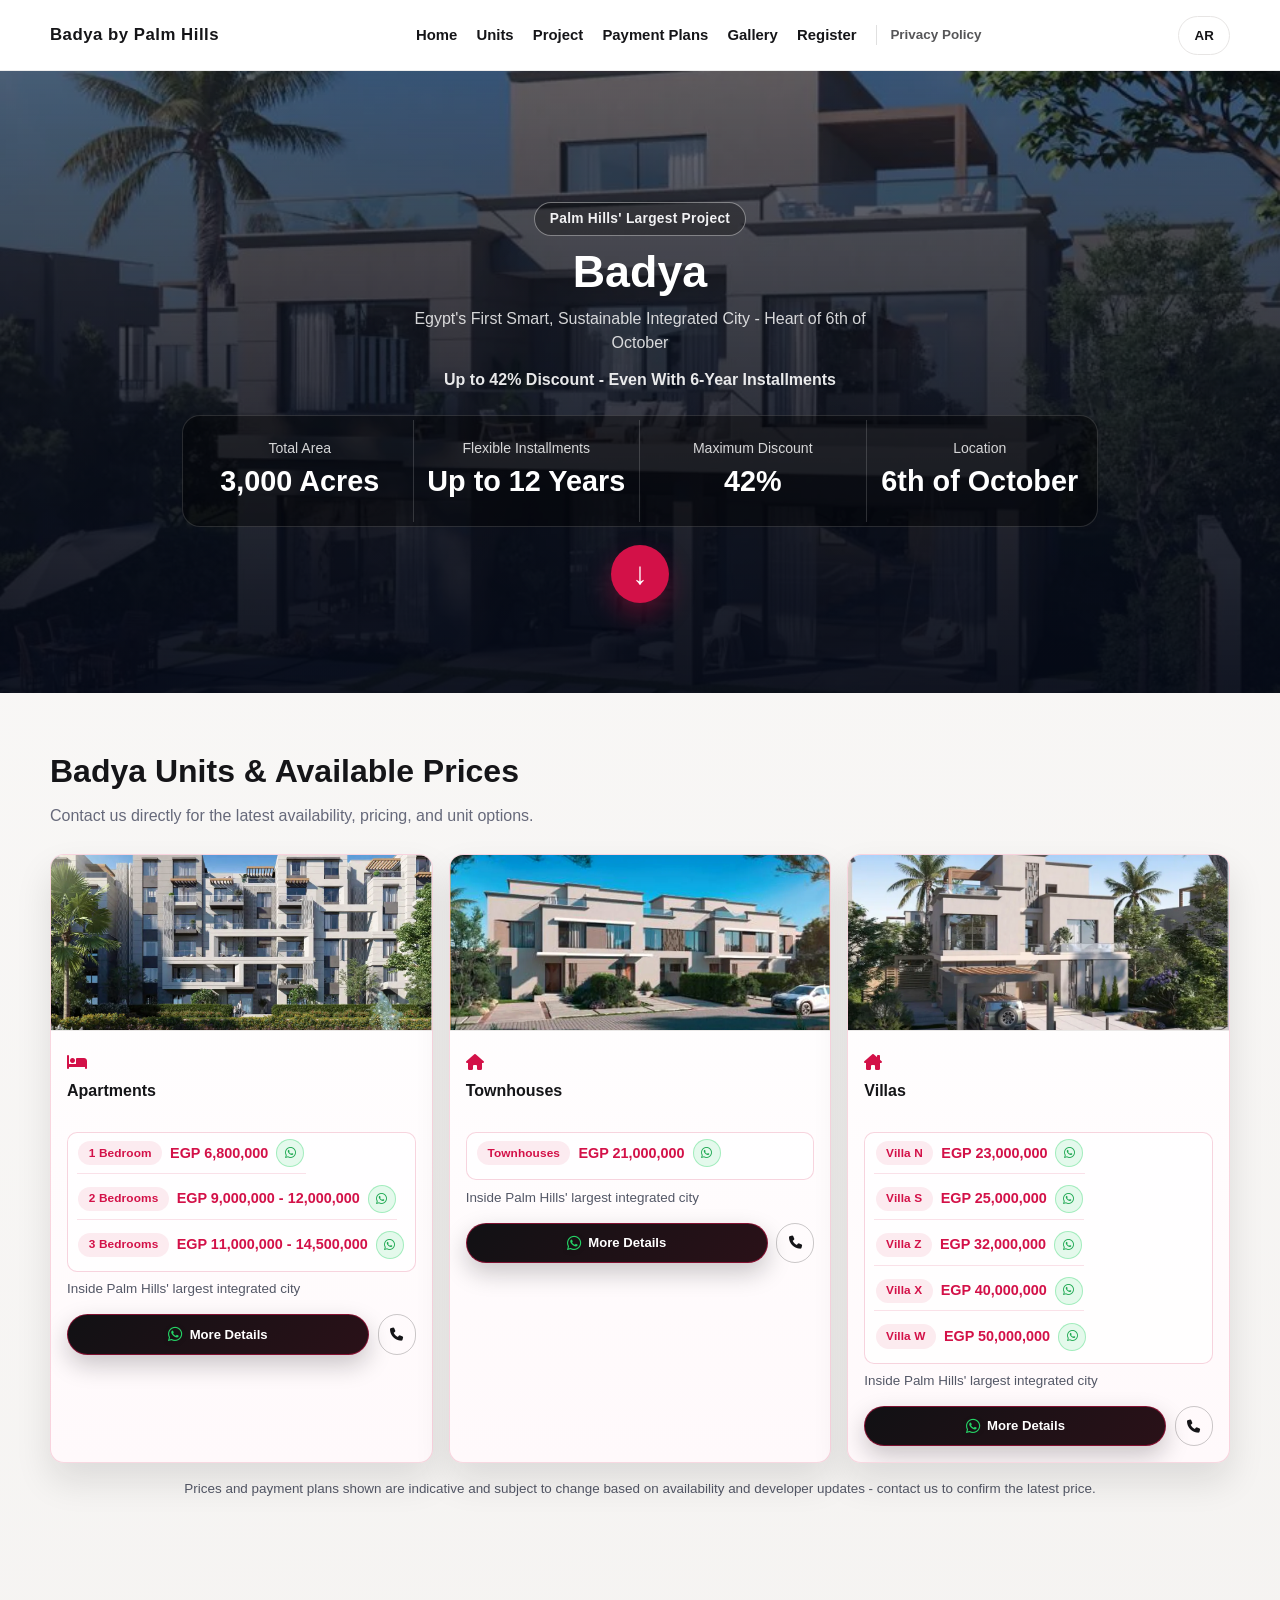
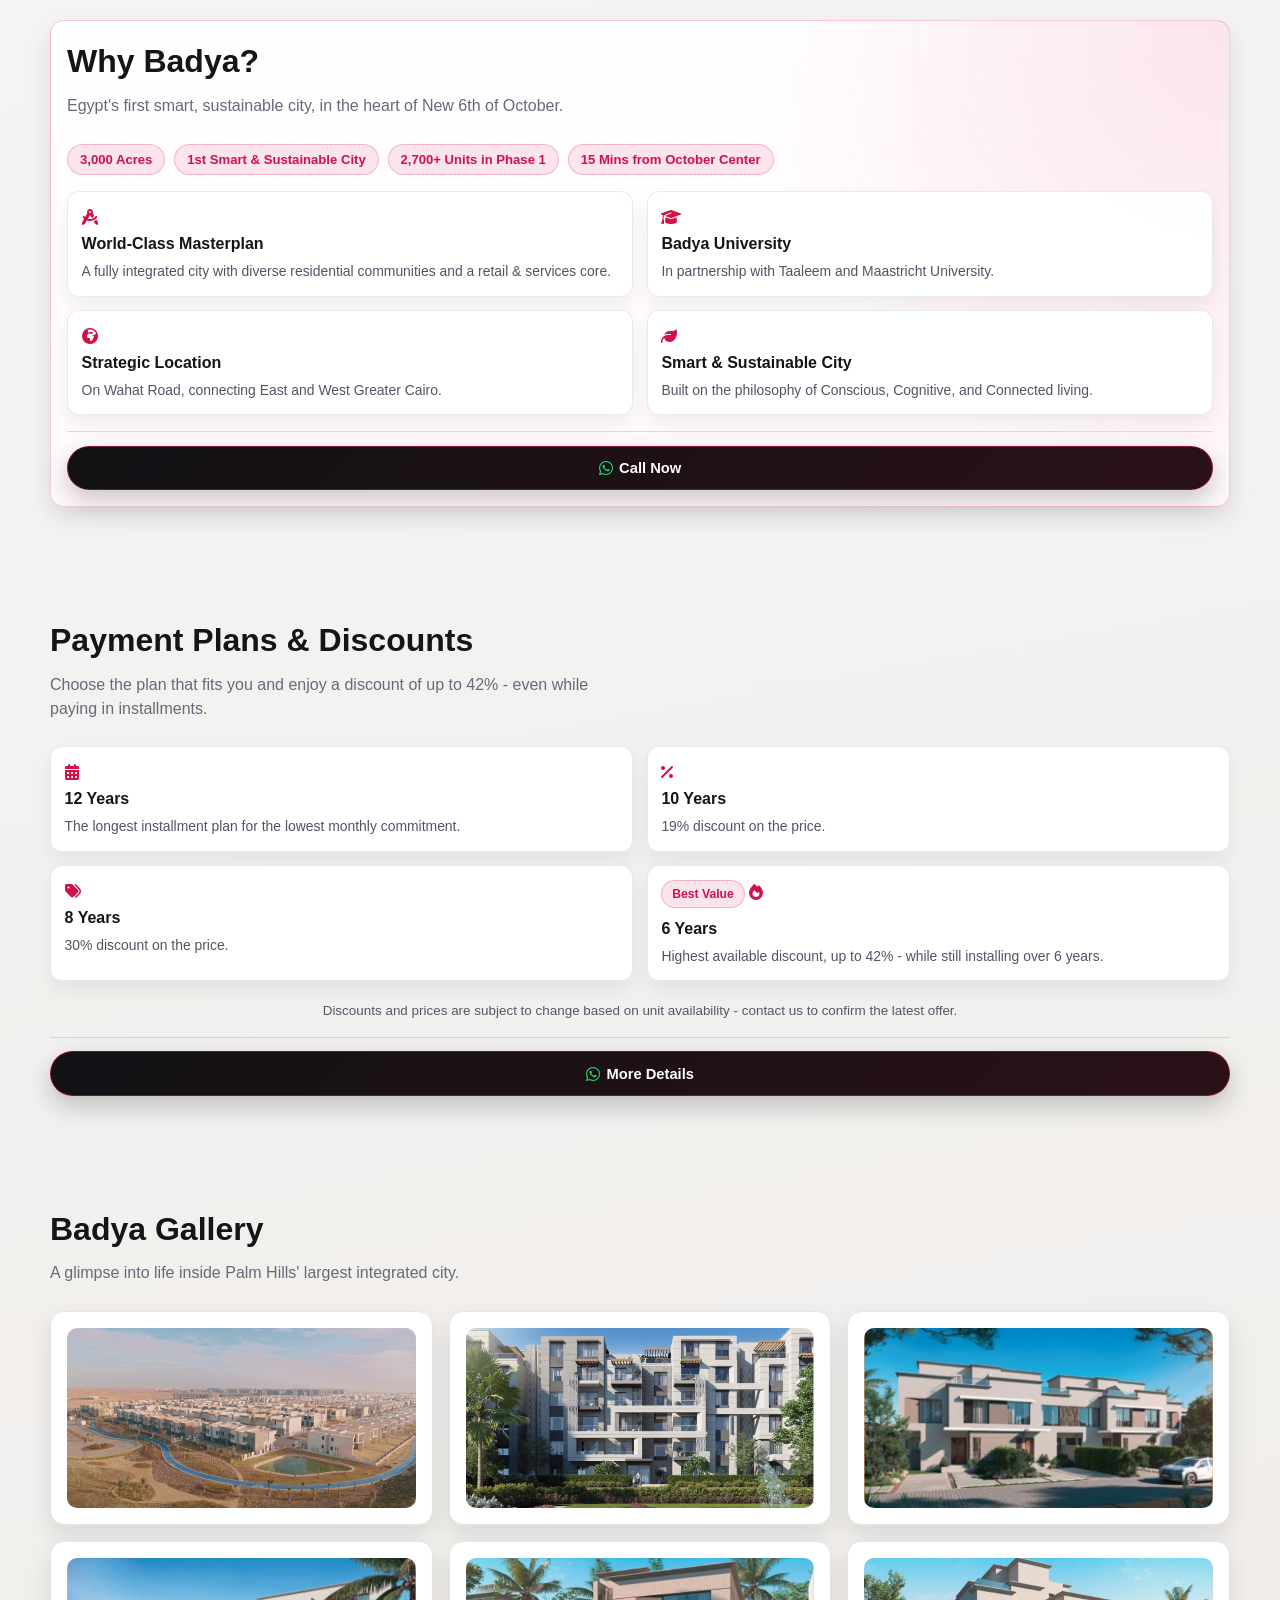
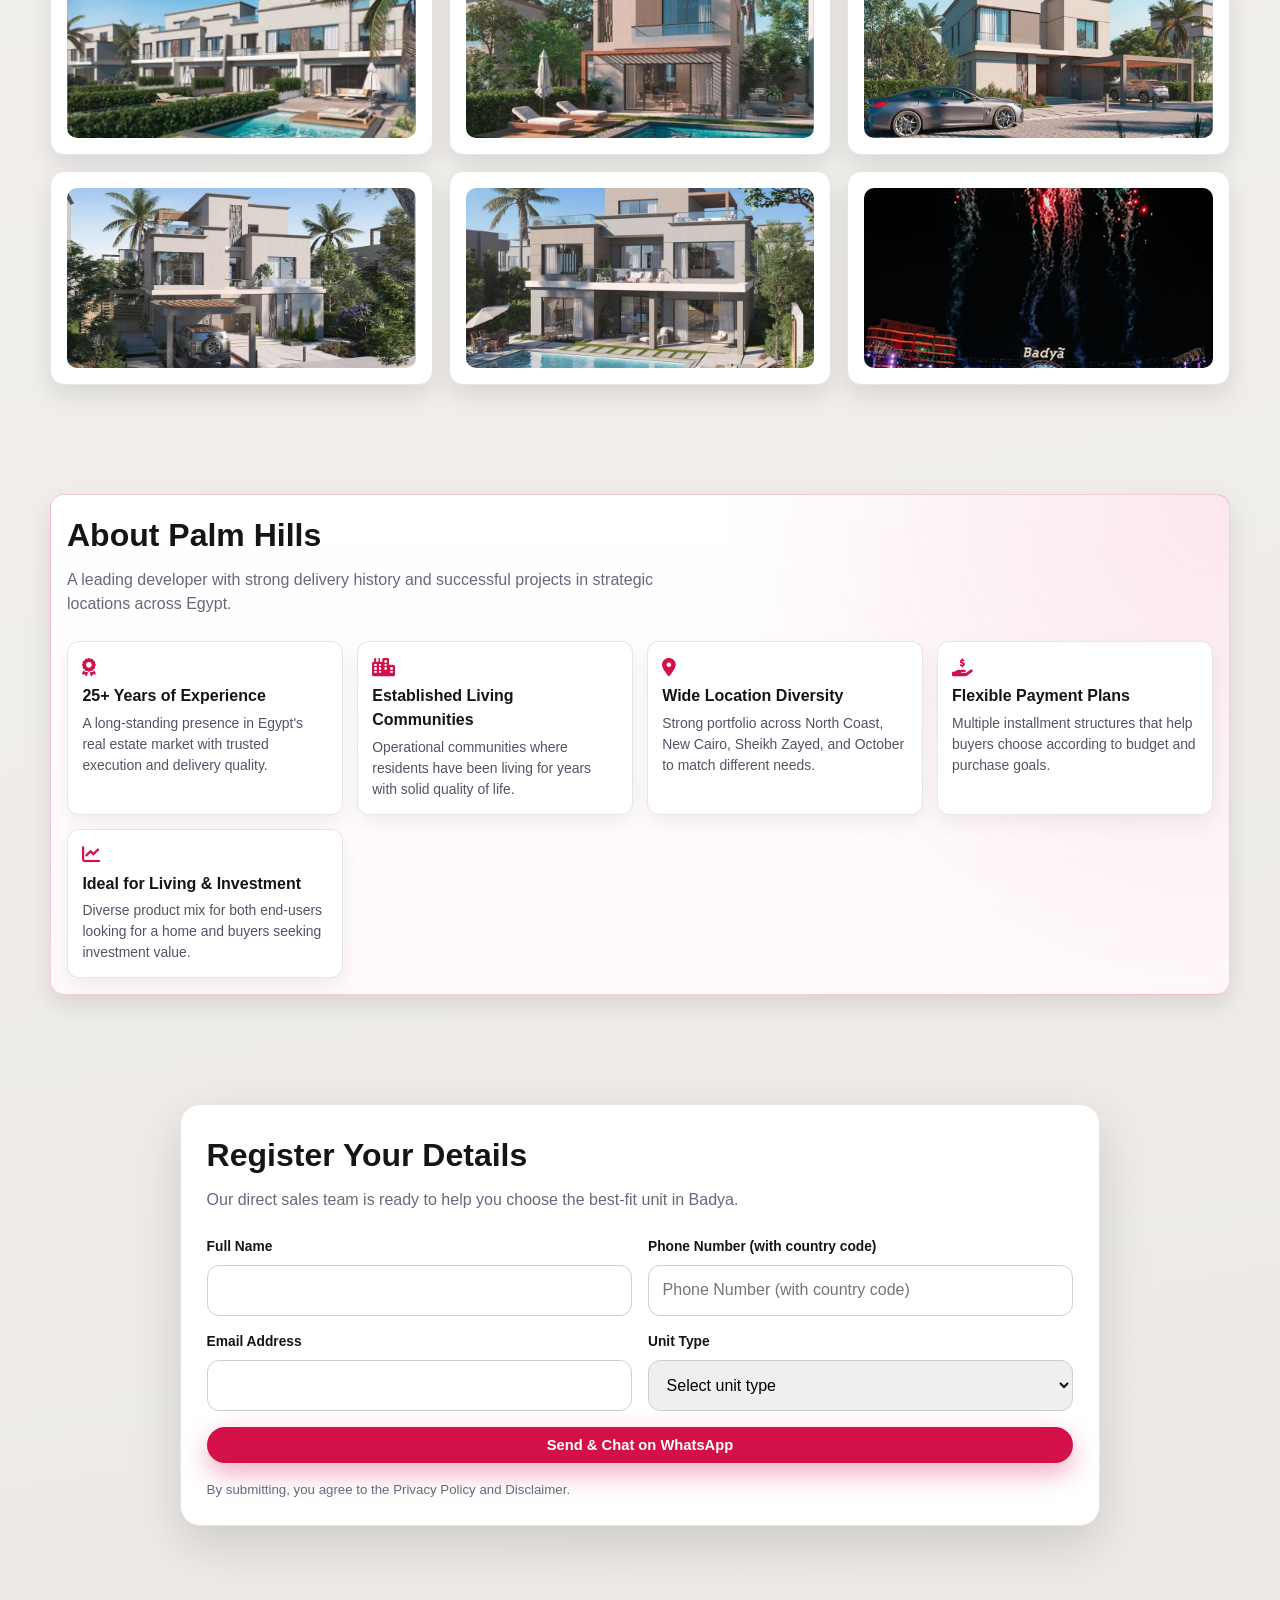
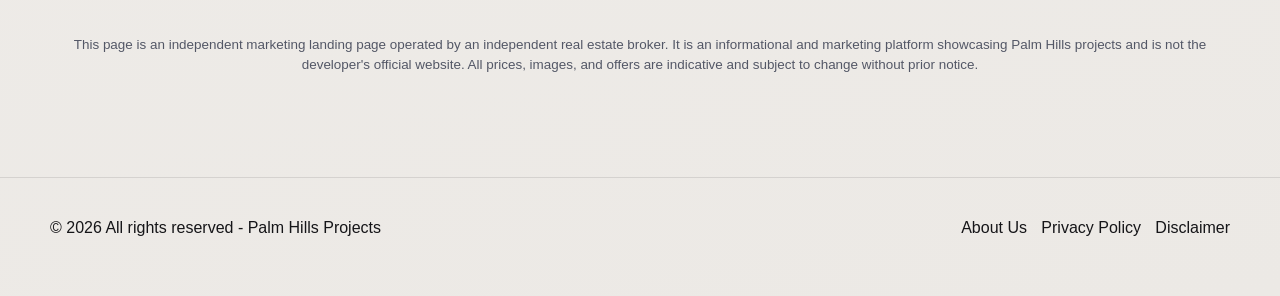
==== badya.html @ d6421bd0 "Add Badya landing page and restructure site into home + project pages - New index.html: sales consul" ====
<!DOCTYPE html>
<html lang="en" dir="ltr">
  <head>
    <meta charset="UTF-8" />
    <meta name="viewport" content="width=device-width, initial-scale=1.0" />
    <title>Badya by Palm Hills - 6th of October | Independent Real Estate Broker</title>
    <meta
      name="description"
      content="Badya by Palm Hills, 6th of October: apartments, townhouses and villas from EGP 6.8M. Up to 42% cash discount with installments up to 6 years."
    />
    <!-- Google Tag Manager -->
    <script>(function(w,d,s,l,i){w[l]=w[l]||[];w[l].push({'gtm.start':
    new Date().getTime(),event:'gtm.js'});var f=d.getElementsByTagName(s)[0],
    j=d.createElement(s),dl=l!='dataLayer'?'&l='+l:'';j.async=true;j.src=
    'https://www.googletagmanager.com/gtm.js?id='+i+dl;f.parentNode.insertBefore(j,f);
    })(window,document,'script','dataLayer','GTM-WDP42FP8');</script>
    <!-- End Google Tag Manager -->
    <link rel="stylesheet" href="https://cdnjs.cloudflare.com/ajax/libs/font-awesome/6.5.2/css/all.min.css" />
    <link rel="stylesheet" href="css/style.css" />
  </head>
  <body data-page="badya">
    <!-- Google Tag Manager (noscript) -->
    <noscript><iframe src="https://www.googletagmanager.com/ns.html?id=GTM-WDP42FP8"
    height="0" width="0" style="display:none;visibility:hidden"></iframe></noscript>
    <!-- End Google Tag Manager (noscript) -->
    <header class="site-header">
      <div class="container nav-wrap">
        <div class="brand">
          <p class="brand-title">Badya by Palm Hills</p>
        </div>

        <nav class="nav-links" id="siteNav">
          <a href="index.html" data-i18n="nav_sec_home">الرئيسية</a>
          <a href="#units-section" data-i18n="nav_sec_units">الوحدات</a>
          <a href="#why-section" data-i18n="nav_sec_why">عن المشروع</a>
          <a href="#payment-plan-section" data-i18n="badya_nav_sec_payment">خطط السداد</a>
          <a href="#gallery-section" data-i18n="nav_sec_gallery">الجاليري</a>
          <a href="#lead-form-section" data-i18n="nav_sec_register">سجل الآن</a>
          <a class="nav-secondary" href="privacy.html" data-i18n="nav_privacy">سياسة الخصوصية</a>
        </nav>

        <div class="nav-tools">
          <button class="lang-toggle" type="button" aria-label="AR">AR</button>
          <button class="menu-toggle" type="button" aria-hidden="false">
            <span></span><span></span><span></span>
          </button>
        </div>
      </div>
    </header>

    <main>
      <section class="hero hero-badya">
        <div class="container hero-card">
          <div>
            <p class="kicker" data-i18n="badya_home_kicker">أكبر مشروعات Palm Hills</p>
            <h1 class="hero-title" data-i18n="badya_home_title">بادية Badya</h1>
            <p class="hero-subtitle" data-i18n="badya_home_subtitle">
              أول مدينة ذكية ومستدامة متكاملة في مصر - قلب مدينة 6 أكتوبر
            </p>
            <p class="hero-meta" data-i18n="badya_home_meta">خصم يصل إلى 42% حتى وانت مقسط على 6 سنين</p>
          </div>

          <aside class="hero-stats" aria-label="Quick stats">
            <div class="stat-box">
              <span data-i18n="badya_hero_stat_1_t">المساحة الإجمالية</span>
              <strong data-i18n="badya_hero_stat_1_v">3,000 فدان</strong>
            </div>
            <div class="stat-box">
              <span data-i18n="badya_hero_stat_2_t">تقسيط مرن</span>
              <strong data-i18n="badya_hero_stat_2_v">حتى 12 سنة</strong>
            </div>
            <div class="stat-box">
              <span data-i18n="badya_hero_stat_3_t">أقصى خصم</span>
              <strong data-i18n="badya_hero_stat_3_v">42%</strong>
            </div>
            <div class="stat-box">
              <span data-i18n="badya_hero_stat_4_t">الموقع</span>
              <strong data-i18n="badya_hero_stat_4_v">6 أكتوبر</strong>
            </div>
          </aside>

          <button class="hero-scroll bounce-btn" type="button" data-scroll-target="#units-section" data-i18n-attr="aria-label:hero_scroll_aria" title="Scroll">
            <span class="hero-scroll-icon" aria-hidden="true">↓</span>
          </button>
        </div>
      </section>

      <section class="section units-section" id="units-section">
        <div class="container">
          <h2 class="section-title" data-i18n="badya_units_title">وحدات بادية والأسعار المتاحة</h2>
          <p class="section-subtitle" data-i18n="units_subtitle">
            Contact us directly for the latest availability, pricing, and unit options.
          </p>

          <div class="cards-grid">
            <article class="unit-card">
              <img class="unit-cover" src="assets/images/Badya/apartments.webp" alt="Badya apartments" />
              <i class="fa-solid fa-bed feature-icon" aria-hidden="true"></i>
              <h3 data-i18n="badya_units_type_apartments">شقق سكنية</h3>
              <div class="price price-stack villa-price-list">
                <div class="villa-price-item villa-price-item-primary">
                  <div class="price-info">
                    <span class="price-label">1 Bedroom</span>
                    <span class="price-amount">EGP 6,800,000</span>
                  </div>
                  <a class="row-whatsapp-btn whatsapp-unit" data-unit-key="1 Bedroom Apartment" href="#" target="_blank" rel="noopener noreferrer" aria-label="WhatsApp">
                    <i class="fa-brands fa-whatsapp" aria-hidden="true"></i>
                  </a>
                </div>
                <div class="villa-price-item">
                  <div class="price-info">
                    <span class="price-label">2 Bedrooms</span>
                    <span class="price-amount">EGP 9,000,000 - 12,000,000</span>
                  </div>
                  <a class="row-whatsapp-btn whatsapp-unit" data-unit-key="2 Bedroom Apartment" href="#" target="_blank" rel="noopener noreferrer" aria-label="WhatsApp">
                    <i class="fa-brands fa-whatsapp" aria-hidden="true"></i>
                  </a>
                </div>
                <div class="villa-price-item">
                  <div class="price-info">
                    <span class="price-label">3 Bedrooms</span>
                    <span class="price-amount">EGP 11,000,000 - 14,500,000</span>
                  </div>
                  <a class="row-whatsapp-btn whatsapp-unit" data-unit-key="3 Bedroom Apartment" href="#" target="_blank" rel="noopener noreferrer" aria-label="WhatsApp">
                    <i class="fa-brands fa-whatsapp" aria-hidden="true"></i>
                  </a>
                </div>
              </div>
              <p class="unit-card-note" data-i18n="badya_units_card_note">ضمن أكبر مدينة متكاملة من Palm Hills</p>
              <div class="inline-ctas">
                <a class="btn btn-whatsapp whatsapp-unit" data-unit-key="badya_units_type_apartments" href="#" target="_blank" rel="noopener noreferrer">
                  <i class="fa-brands fa-whatsapp" aria-hidden="true"></i>
                  <span data-i18n="units_cta_whatsapp">تفاصيل أكثر</span>
                </a>
                <a class="btn btn-outline call-link" href="tel:+201017668746" aria-label="Call">
                  <i class="fa-solid fa-phone" aria-hidden="true"></i>
                </a>
              </div>
            </article>

            <article class="unit-card">
              <img class="unit-cover" src="assets/images/Badya/townhouse-row.webp" alt="Badya townhouses" />
              <i class="fa-solid fa-house feature-icon" aria-hidden="true"></i>
              <h3 data-i18n="badya_units_type_townhouses">تاون هاوس</h3>
              <div class="price price-stack villa-price-list">
                <div class="villa-price-item villa-price-item-primary">
                  <div class="price-info">
                    <span class="price-label" data-i18n="badya_units_type_townhouses">تاون هاوس</span>
                    <span class="price-amount">EGP 21,000,000</span>
                  </div>
                  <a class="row-whatsapp-btn whatsapp-unit" data-unit-key="Townhouse" href="#" target="_blank" rel="noopener noreferrer" aria-label="WhatsApp">
                    <i class="fa-brands fa-whatsapp" aria-hidden="true"></i>
                  </a>
                </div>
              </div>
              <p class="unit-card-note" data-i18n="badya_units_card_note">ضمن أكبر مدينة متكاملة من Palm Hills</p>
              <div class="inline-ctas">
                <a class="btn btn-whatsapp whatsapp-unit" data-unit-key="badya_units_type_townhouses" href="#" target="_blank" rel="noopener noreferrer">
                  <i class="fa-brands fa-whatsapp" aria-hidden="true"></i>
                  <span data-i18n="units_cta_whatsapp">تفاصيل أكثر</span>
                </a>
                <a class="btn btn-outline call-link" href="tel:+201017668746" aria-label="Call">
                  <i class="fa-solid fa-phone" aria-hidden="true"></i>
                </a>
              </div>
            </article>

            <article class="unit-card">
              <img class="unit-cover" src="assets/images/Badya/villa-z.webp" alt="Badya villas" />
              <i class="fa-solid fa-house-chimney feature-icon" aria-hidden="true"></i>
              <h3 data-i18n="units_type_villas">فيلات</h3>
              <div class="price price-stack villa-price-list">
                <div class="villa-price-item villa-price-item-primary">
                  <div class="price-info">
                    <span class="price-label">Villa N</span>
                    <span class="price-amount">EGP 23,000,000</span>
                  </div>
                  <a class="row-whatsapp-btn whatsapp-unit" data-unit-key="Villa N" href="#" target="_blank" rel="noopener noreferrer" aria-label="WhatsApp">
                    <i class="fa-brands fa-whatsapp" aria-hidden="true"></i>
                  </a>
                </div>
                <div class="villa-price-item">
                  <div class="price-info">
                    <span class="price-label">Villa S</span>
                    <span class="price-amount">EGP 25,000,000</span>
                  </div>
                  <a class="row-whatsapp-btn whatsapp-unit" data-unit-key="Villa S" href="#" target="_blank" rel="noopener noreferrer" aria-label="WhatsApp">
                    <i class="fa-brands fa-whatsapp" aria-hidden="true"></i>
                  </a>
                </div>
                <div class="villa-price-item">
                  <div class="price-info">
                    <span class="price-label">Villa Z</span>
                    <span class="price-amount">EGP 32,000,000</span>
                  </div>
                  <a class="row-whatsapp-btn whatsapp-unit" data-unit-key="Villa Z" href="#" target="_blank" rel="noopener noreferrer" aria-label="WhatsApp">
                    <i class="fa-brands fa-whatsapp" aria-hidden="true"></i>
                  </a>
                </div>
                <div class="villa-price-item">
                  <div class="price-info">
                    <span class="price-label">Villa X</span>
                    <span class="price-amount">EGP 40,000,000</span>
                  </div>
                  <a class="row-whatsapp-btn whatsapp-unit" data-unit-key="Villa X" href="#" target="_blank" rel="noopener noreferrer" aria-label="WhatsApp">
                    <i class="fa-brands fa-whatsapp" aria-hidden="true"></i>
                  </a>
                </div>
                <div class="villa-price-item">
                  <div class="price-info">
                    <span class="price-label">Villa W</span>
                    <span class="price-amount">EGP 50,000,000</span>
                  </div>
                  <a class="row-whatsapp-btn whatsapp-unit" data-unit-key="Villa W" href="#" target="_blank" rel="noopener noreferrer" aria-label="WhatsApp">
                    <i class="fa-brands fa-whatsapp" aria-hidden="true"></i>
                  </a>
                </div>
              </div>
              <p class="unit-card-note" data-i18n="badya_units_card_note">ضمن أكبر مدينة متكاملة من Palm Hills</p>
              <div class="inline-ctas">
                <a class="btn btn-whatsapp whatsapp-unit" data-unit-key="units_type_villas" href="#" target="_blank" rel="noopener noreferrer">
                  <i class="fa-brands fa-whatsapp" aria-hidden="true"></i>
                  <span data-i18n="units_cta_whatsapp">تفاصيل أكثر</span>
                </a>
                <a class="btn btn-outline call-link" href="tel:+201017668746" aria-label="Call">
                  <i class="fa-solid fa-phone" aria-hidden="true"></i>
                </a>
              </div>
            </article>
          </div>

          <p class="unit-card-note" style="text-align:center; margin-top: 1rem;" data-i18n="units_price_disclaimer">
            الأسعار وخطط السداد المعروضة إرشادية وقابلة للتغيير حسب توافر الوحدة وتحديثات المطور - تواصل معنا لتأكيد أحدث سعر.
          </p>
        </div>
      </section>

      <section class="section why-section" id="why-section">
        <div class="container">
          <article class="info-card why-shell">
            <h2 class="section-title" data-i18n="badya_section_about_project_title">لماذا بادية؟</h2>
            <p class="section-subtitle" data-i18n="badya_section_about_project_subtitle">
              أول مدينة ذكية ومستدامة في مصر، في قلب مدينة 6 أكتوبر الجديدة.
            </p>

            <div class="proof-chips" aria-label="Project highlights">
              <span class="proof-chip" data-i18n="badya_section_about_chip_1">3,000 فدان</span>
              <span class="proof-chip" data-i18n="badya_section_about_chip_2">أول مدينة ذكية ومستدامة</span>
              <span class="proof-chip" data-i18n="badya_section_about_chip_3">+2,700 وحدة بالمرحلة الأولى</span>
              <span class="proof-chip" data-i18n="badya_section_about_chip_4">15 دقيقة من وسط 6 أكتوبر</span>
            </div>

            <div class="feature-grid">
              <article class="feature-card">
                <i class="fa-solid fa-compass-drafting feature-icon" aria-hidden="true"></i>
                <h3 class="feature-title" data-i18n="badya_section_about_feature_1_t">تخطيط عالمي متكامل</h3>
                <p class="feature-text" data-i18n="badya_section_about_feature_1_p">مدينة متكاملة تضم مجتمعات سكنية متنوعة ومنطقة تجارية وخدمية.</p>
              </article>

              <article class="feature-card">
                <i class="fa-solid fa-graduation-cap feature-icon" aria-hidden="true"></i>
                <h3 class="feature-title" data-i18n="badya_section_about_feature_2_t">جامعة بادية</h3>
                <p class="feature-text" data-i18n="badya_section_about_feature_2_p">بالشراكة مع Taaleem وجامعة Maastricht الهولندية.</p>
              </article>

              <article class="feature-card">
                <i class="fa-solid fa-earth-africa feature-icon" aria-hidden="true"></i>
                <h3 class="feature-title" data-i18n="badya_section_about_feature_3_t">موقع استراتيجي</h3>
                <p class="feature-text" data-i18n="badya_section_about_feature_3_p">على طريق الواحات، يربط شرق وغرب القاهرة الكبرى.</p>
              </article>

              <article class="feature-card">
                <i class="fa-solid fa-leaf feature-icon" aria-hidden="true"></i>
                <h3 class="feature-title" data-i18n="badya_section_about_feature_4_t">مدينة ذكية ومستدامة</h3>
                <p class="feature-text" data-i18n="badya_section_about_feature_4_p">مبنية على فلسفة الوعي والذكاء والتواصل (Conscious, Cognitive, Connected).</p>
              </article>
            </div>

            <div class="why-cta-strip">
              <a class="btn btn-whatsapp whatsapp-general" href="tel:+201017668746" data-i18n="cta_call">Call Now</a>
            </div>
          </article>
        </div>
      </section>

      <section class="section" id="payment-plan-section">
        <div class="container">
          <h2 class="section-title" data-i18n="badya_payment_title">خطط السداد والخصومات</h2>
          <p class="section-subtitle" data-i18n="badya_payment_subtitle">
            اختر خطة السداد المناسبة لك واحصل على خصم يصل إلى 42% حتى وانت بتقسط.
          </p>

          <div class="feature-grid">
            <article class="feature-card">
              <i class="fa-solid fa-calendar-days feature-icon" aria-hidden="true"></i>
              <h3 class="feature-title" data-i18n="badya_payment_plan_1_t">12 سنة</h3>
              <p class="feature-text" data-i18n="badya_payment_plan_1_p">التقسيط الأطول لأقل التزام شهري.</p>
            </article>

            <article class="feature-card">
              <i class="fa-solid fa-percent feature-icon" aria-hidden="true"></i>
              <h3 class="feature-title" data-i18n="badya_payment_plan_2_t">10 سنوات</h3>
              <p class="feature-text" data-i18n="badya_payment_plan_2_p">خصم 19% على السعر.</p>
            </article>

            <article class="feature-card">
              <i class="fa-solid fa-tags feature-icon" aria-hidden="true"></i>
              <h3 class="feature-title" data-i18n="badya_payment_plan_3_t">8 سنوات</h3>
              <p class="feature-text" data-i18n="badya_payment_plan_3_p">خصم 30% على السعر.</p>
            </article>

            <article class="feature-card">
              <span class="unit-pill" data-i18n="badya_payment_best_value">الأعلى توفيرًا</span>
              <i class="fa-solid fa-fire feature-icon" aria-hidden="true"></i>
              <h3 class="feature-title" data-i18n="badya_payment_plan_4_t">6 سنوات</h3>
              <p class="feature-text" data-i18n="badya_payment_plan_4_p">أعلى خصم متاح، يصل إلى 42% - وانت لسه بتقسط على 6 سنين.</p>
            </article>
          </div>

          <p class="unit-card-note" style="text-align:center; margin-top: 1.2rem;" data-i18n="badya_payment_note">
            الخصومات والأسعار قابلة للتغيير حسب توافر الوحدة - تواصل معنا لتأكيد أحدث عرض.
          </p>

          <div class="why-cta-strip">
            <a class="btn btn-whatsapp whatsapp-general" href="#" target="_blank" rel="noopener noreferrer" data-i18n="cta_whatsapp">تفاصيل أكثر</a>
          </div>
        </div>
      </section>

      <section class="section" id="gallery-section">
        <div class="container">
          <h2 class="section-title" data-i18n="badya_gallery_title">جاليري بادية</h2>
          <p class="section-subtitle" data-i18n="badya_gallery_subtitle">
            لمحة عن الحياة داخل أكبر مدينة متكاملة من Palm Hills.
          </p>
          <div class="cards-grid">
            <article class="gallery-card">
              <img class="gallery-cover" src="assets/images/Badya/masterplan.png" alt="Badya masterplan aerial view" loading="lazy" decoding="async" />
            </article>
            <article class="gallery-card">
              <img class="gallery-cover" src="assets/images/Badya/apartments.webp" alt="Badya apartment buildings" loading="lazy" decoding="async" />
            </article>
            <article class="gallery-card">
              <img class="gallery-cover" src="assets/images/Badya/townhouse-row.webp" alt="Badya townhouses" loading="lazy" decoding="async" />
            </article>
            <article class="gallery-card">
              <img class="gallery-cover" src="assets/images/Badya/townhouse-pool.webp" alt="Badya townhouse with pool" loading="lazy" decoding="async" />
            </article>
            <article class="gallery-card">
              <img class="gallery-cover" src="assets/images/Badya/villa-n.webp" alt="Badya villa" loading="lazy" decoding="async" />
            </article>
            <article class="gallery-card">
              <img class="gallery-cover" src="assets/images/Badya/villa-s.webp" alt="Badya villa exterior" loading="lazy" decoding="async" />
            </article>
            <article class="gallery-card">
              <img class="gallery-cover" src="assets/images/Badya/villa-z.webp" alt="Badya villa street view" loading="lazy" decoding="async" />
            </article>
            <article class="gallery-card">
              <img class="gallery-cover" src="assets/images/Badya/villa-w.webp" alt="Badya premium villa with pool" loading="lazy" decoding="async" />
            </article>
            <article class="gallery-card">
              <img class="gallery-cover" src="assets/images/Badya/lifestyle-event.png" alt="Badya community event" loading="lazy" decoding="async" />
            </article>
          </div>
        </div>
      </section>

      <section class="section" id="about-palm-section">
        <div class="container">
          <article class="info-card palm-about-shell">
            <h2 class="section-title" data-i18n="palm_about_title">About Palm Hills</h2>
            <p class="section-subtitle" data-i18n="palm_about_subtitle">
              مطور عقاري رائد بخبرة طويلة ومشروعات ناجحة في مواقع استراتيجية على مستوى الجمهورية.
            </p>

            <div class="palm-about-grid">
              <article class="palm-about-item">
                <i class="fa-solid fa-award palm-about-icon" aria-hidden="true"></i>
                <h3 class="palm-about-item-title" data-i18n="palm_about_1_t">خبرة أكثر من 25 سنة</h3>
                <p class="palm-about-item-text" data-i18n="palm_about_1_p">تاريخ طويل في التطوير العقاري داخل السوق المصري مع سجل موثوق في التنفيذ والتسليم.</p>
              </article>

              <article class="palm-about-item">
                <i class="fa-solid fa-city palm-about-icon" aria-hidden="true"></i>
                <h3 class="palm-about-item-title" data-i18n="palm_about_2_t">مجتمعات سكنية حية</h3>
                <p class="palm-about-item-text" data-i18n="palm_about_2_p">مشروعات قائمة يسكنها العملاء منذ سنوات وتوفر جودة حياة جيدة وخدمات متكاملة.</p>
              </article>

              <article class="palm-about-item">
                <i class="fa-solid fa-location-dot palm-about-icon" aria-hidden="true"></i>
                <h3 class="palm-about-item-title" data-i18n="palm_about_3_t">تنوع قوي في المواقع</h3>
                <p class="palm-about-item-text" data-i18n="palm_about_3_p">مشروعات في الساحل الشمالي والقاهرة الجديدة والشيخ زايد وأكتوبر لتلبية احتياجات مختلفة.</p>
              </article>

              <article class="palm-about-item">
                <i class="fa-solid fa-hand-holding-dollar palm-about-icon" aria-hidden="true"></i>
                <h3 class="palm-about-item-title" data-i18n="palm_about_4_t">خطط سداد مرنة</h3>
                <p class="palm-about-item-text" data-i18n="palm_about_4_p">أنظمة تقسيط متعددة تساعدك تختار الحل المناسب لميزانيتك وهدفك الشرائي.</p>
              </article>

              <article class="palm-about-item">
                <i class="fa-solid fa-chart-line palm-about-icon" aria-hidden="true"></i>
                <h3 class="palm-about-item-title" data-i18n="palm_about_5_t">مثالي للسكن والاستثمار</h3>
                <p class="palm-about-item-text" data-i18n="palm_about_5_p">منتجات متنوعة تمنحك اختيار مناسب سواء كنت تبحث عن بيت للعيش أو فرصة استثمارية.</p>
              </article>
            </div>
          </article>
        </div>
      </section>

      <section class="section" id="lead-form-section">
        <div class="container form-shell">
          <h2 class="section-title" data-i18n="form_title">سجل بياناتك وسيتم التواصل معك</h2>
          <p class="section-subtitle" data-i18n="badya_form_subtitle">
            فريق المبيعات المباشر جاهز للرد ومساعدتك في اختيار أفضل وحدة في بادية.
          </p>

          <form id="lead-form" data-whatsapp-submit="true">

    <div class="form-grid">

        <div class="form-field">
            <label for="fullName" data-i18n="form_name">
                الاسم الكامل
            </label>
            <input
                id="fullName"
                name="full_name"
                type="text"
                required
            />
        </div>

        <div class="form-field">
            <label for="phone" data-i18n="form_phone">
                رقم الهاتف (بكود الدولة)
            </label>
            <input
                id="phone"
                name="phone"
                type="tel"
                required
                data-i18n-attr="placeholder:form_phone"
            />
        </div>

        <div class="form-field">
            <label for="email" data-i18n="form_email">
                البريد الإلكتروني
            </label>
            <input
                id="email"
                name="email"
                type="email"
            />
        </div>

        <div class="form-field">
            <label for="unitType" data-i18n="form_unit">
                نوع الوحدة
            </label>

            <select id="unitType" name="unit_type" required>

                <option value="" data-i18n="form_unit_placeholder">
                    اختر نوع الوحدة
                </option>

                <option value="1 Bedroom Apartment">
                    شقة غرفة نوم واحدة
                </option>

                <option value="2 Bedroom Apartment">
                    شقة غرفتين نوم
                </option>

                <option value="3 Bedroom Apartment">
                    شقة 3 غرف نوم
                </option>

                <option value="Townhouse">
                    تاون هاوس
                </option>

                <option value="Villa N">
                    فيلا N
                </option>

                <option value="Villa S">
                    فيلا S
                </option>

                <option value="Villa Z">
                    فيلا Z
                </option>

                <option value="Villa X">
                    فيلا X
                </option>

                <option value="Villa W">
                    فيلا W
                </option>

            </select>
        </div>

        <div class="form-field full">
            <button class="btn btn-primary" type="submit" data-i18n="badya_form_submit">
                إرسال وتواصل عبر واتساب
            </button>

            <a class="form-note" id="leadFormWhatsappNote" href="#" target="_blank" rel="noopener noreferrer" data-i18n="form_whatsapp_note" hidden>
                ✓ تم فتح واتساب في تابة جديدة - لو متفتحتش، دوس هنا للتواصل المباشر.
            </a>

            <p class="form-note">
                <span data-i18n="form_privacy_note">
                    بالإرسال أنت توافق على سياسة الخصوصية وإخلاء المسؤولية.
                </span>
            </p>
        </div>

    </div>

</form>
        </div>
      </section>

      <section class="section" id="page-disclaimer">
        <div class="container">
          <p class="unit-card-note" style="text-align:center;" data-i18n="page_disclaimer_note">
            هذا الموقع صفحة تسويقية مستقلة يديرها مسوق عقاري مستقل، وهو عبارة عن منصة إعلامية وتسويقية لعرض مشروعات Palm Hills، وليس الموقع الرسمي للمطور. جميع الأسعار والصور والعروض إرشادية وقابلة للتغيير دون إشعار مسبق.
          </p>
        </div>
      </section>
    </main>

    <footer class="footer">
      <div class="container footer-wrap">
        <p>© <span data-year></span> <span data-i18n="footer_copy">جميع الحقوق محفوظة - بادية من بالم هيلز</span></p>
        <div class="footer-links">
          <a href="index.html" data-i18n="footer_about">من نحن</a>
          <a href="privacy.html" data-i18n="footer_privacy">سياسة الخصوصية</a>
          <a href="disclaimer.html" data-i18n="footer_disclaimer">اخلاء المسؤولية</a>
        </div>
      </div>
    </footer>

    <div class="cookie-banner" id="cookieBanner" role="dialog" aria-live="polite">
      <p>
        <span data-i18n="cookie_text">يستخدم هذا الموقع ملفات تعريف الارتباط وتقنيات التتبع لتحسين النتائج وتجربة المستخدم. استمرارك في التصفح يعني موافقتك على</span>
        <a href="privacy.html" style="text-decoration: underline" data-i18n="nav_privacy">سياسة الخصوصية</a>
        <span data-i18n="cookie_and">و</span>
        <a href="disclaimer.html" style="text-decoration: underline" data-i18n="nav_disclaimer">اخلاء المسؤولية</a>.
      </p>
      <button class="cookie-close" type="button" aria-label="Close">×</button>
    </div>

    <div class="sticky-mobile-cta">
      <a class="btn btn-whatsapp whatsapp-general" href="#" target="_blank" rel="noopener noreferrer">
        <i class="fa-brands fa-whatsapp" aria-hidden="true"></i><span data-i18n="sticky_whatsapp">WhatsApp</span>
      </a>
      <a class="btn btn-dark call-link" href="tel:+201017668746"><i class="fa-solid fa-phone" aria-hidden="true"></i><span data-i18n="cta_call">Call Now</span></a>
    </div>

    <script src="js/i18n.js"></script>
    <script src="js/main.js"></script>
    <script src="js/form.js"></script>
    <script src="js/cookies.js"></script>
  </body>
</html>
---- css/style.css ----
:root {
  --brand-red: #d31148;
  --brand-black: #0f0f10;
  --text-dark: #151518;
  --text-soft: #66697a;
  --bg: #f5f4f3;
  --white: #ffffff;
  --line: #e7e5e4;
  --success: #198754;
  --shadow-lg: 0 18px 50px rgba(0, 0, 0, 0.14);
  --shadow-md: 0 10px 25px rgba(0, 0, 0, 0.1);
  --radius-lg: 20px;
  --radius-md: 14px;
  --max-width: 1180px;
}

* {
  box-sizing: border-box;
}

html {
  scroll-behavior: smooth;
}

body {
  margin: 0;
  color: var(--text-dark);
  background: linear-gradient(170deg, #faf9f8 0%, #f3f1ef 48%, #ece9e5 100%);
  font-family: "Segoe UI", Tahoma, Geneva, Verdana, sans-serif;
  line-height: 1.5;
}

a {
  color: inherit;
  text-decoration: none;
}

.container {
  width: min(100% - 2rem, var(--max-width));
  margin-inline: auto;
}

.site-header {
  position: sticky;
  top: 0;
  z-index: 1000;
  backdrop-filter: blur(8px);
  background: rgba(255, 255, 255, 0.92);
  border-bottom: 1px solid rgba(15, 15, 16, 0.08);
  transition: transform 0.28s ease, background 0.2s ease;
}

.site-header.nav-hidden {
  transform: translateY(-100%);
}

.nav-wrap {
  min-height: 70px;
  display: flex;
  justify-content: space-between;
  align-items: center;
  gap: 1rem;
}

.brand {
  display: grid;
  gap: 0.15rem;
}

.brand-title {
  margin: 0;
  font-size: 1.05rem;
  letter-spacing: 0.03em;
  font-weight: 800;
}

.brand-sub {
  margin: 0;
  font-size: 0.75rem;
  color: var(--text-soft);
}

.nav-links {
  display: flex;
  gap: 1.2rem;
  align-items: center;
  font-size: 0.93rem;
  font-weight: 600;
}

.nav-links a:hover {
  color: var(--brand-red);
}

.nav-links .nav-secondary {
  opacity: 0.72;
  font-size: 0.84rem;
  border-inline-start: 1px solid rgba(15, 15, 16, 0.18);
  padding-inline-start: 0.85rem;
}

.nav-tools {
  display: flex;
  align-items: center;
  gap: 0.55rem;
}

.lang-toggle,
.menu-toggle {
  border: 1px solid var(--line);
  background: var(--white);
  color: var(--text-dark);
  min-height: 39px;
  border-radius: 999px;
  padding: 0 0.95rem;
  font-weight: 700;
  cursor: pointer;
}

.menu-toggle {
  display: none;
}

.menu-toggle span {
  display: block;
  width: 18px;
  height: 2px;
  border-radius: 99px;
  background: var(--text-dark);
  transition: transform 0.2s ease, opacity 0.2s ease;
}

.menu-toggle {
  padding: 0;
  width: 39px;
  min-width: 39px;
  display: none;
  align-items: center;
  justify-content: center;
  flex-direction: column;
  gap: 4px;
}

.menu-toggle.is-open span:nth-child(1) {
  transform: translateY(6px) rotate(45deg);
}

.menu-toggle.is-open span:nth-child(2) {
  opacity: 0;
}

.menu-toggle.is-open span:nth-child(3) {
  transform: translateY(-6px) rotate(-45deg);
}

.btn {
  display: inline-flex;
  align-items: center;
  justify-content: center;
  gap: 0.4rem;
  border: none;
  border-radius: 999px;
  padding: 0.64rem 1rem;
  font-weight: 700;
  cursor: pointer;
  transition: 0.25s ease;
  font-size: 0.92rem;
}

.btn-primary {
  background: var(--brand-red);
  color: var(--white);
  box-shadow: 0 10px 26px rgba(211, 17, 72, 0.35);
}

.btn-primary:hover {
  transform: translateY(-2px);
  filter: brightness(1.03);
}

.btn-dark {
  background: var(--brand-black);
  color: var(--white);
}

.btn-outline {
  border: 1px solid rgba(15, 15, 16, 0.22);
  background: transparent;
  color: var(--text-dark);
}

.btn-whatsapp {
  background: linear-gradient(135deg, #111114 0%, #2a1118 100%);
  border: 1px solid rgba(211, 17, 72, 0.55);
  color: var(--white);
  box-shadow: 0 10px 24px rgba(15, 15, 16, 0.22);
}

.btn-whatsapp:hover {
  transform: translateY(-2px);
  background: linear-gradient(135deg, #d31148 0%, #a80e39 100%);
}

.btn-whatsapp i {
  font-size: 1rem;
  color: #25d366;
  filter: drop-shadow(0 1px 2px rgba(0, 0, 0, 0.25));
}

.hero {
  position: relative;
  padding: 5.2rem 0 4rem;
  background:
    linear-gradient(180deg, rgba(5, 14, 36, 0.42) 0%, rgba(7, 16, 40, 0.9) 100%),
    url("../assets/images/background%20cover.jpeg") center 42% / cover no-repeat;
  color: var(--white);
}

.hero::before {
  content: "";
  position: absolute;
  inset: 0;
  background: linear-gradient(180deg, rgba(0, 0, 0, 0.22) 0%, rgba(0, 0, 0, 0.42) 100%);
  pointer-events: none;
}

.hero-badya {
  background:
    linear-gradient(180deg, rgba(5, 14, 36, 0.42) 0%, rgba(7, 16, 40, 0.9) 100%),
    url("../assets/images/Badya/villa-w.webp") center 42% / cover no-repeat;
}

.hero-card {
  position: relative;
  background: transparent;
  border: none;
  border-radius: 26px;
  box-shadow: none;
  backdrop-filter: none;
  padding: 3rem 2rem 1.6rem;
  text-align: center;
  max-width: 980px;
  margin-inline: auto;
}

.kicker {
  margin: 0;
  font-size: 0.86rem;
  letter-spacing: 0.02em;
  color: #f1f1f3;
  font-weight: 800;
  display: inline-block;
  border: 1px solid rgba(255, 255, 255, 0.4);
  border-radius: 999px;
  padding: 0.35rem 0.9rem;
  background: rgba(0, 0, 0, 0.3);
}

.hero-title {
  margin: 0.6rem 0;
  font-size: clamp(1.7rem, 3.5vw, 2.9rem);
  line-height: 1.15;
  color: var(--white);
}

.hero-subtitle {
  margin: 0;
  color: rgba(255, 255, 255, 0.82);
  max-width: 56ch;
  margin-inline: auto;
}

.hero-meta {
  margin: 0.85rem 0 0;
  color: rgba(255, 255, 255, 0.9);
  font-weight: 700;
}

.hero-scroll {
  margin: 1.15rem auto 0;
  width: 58px;
  height: 58px;
  border-radius: 999px;
  border: none;
  background: #d31148;
  color: var(--white);
  font-size: 1.45rem;
  line-height: 1;
  cursor: pointer;
  box-shadow: 0 12px 26px rgba(211, 17, 72, 0.35);
  position: relative;
  display: grid;
  place-items: center;
}

.hero-scroll:hover {
  background: #af0e3c;
  color: var(--white);
}

.hero-scroll-icon {
  transform: translateY(-1px);
  font-size: 1.95rem;
}

.hero-scroll::after {
  content: none;
}

.bounce-btn {
  animation: bouncePulse 2.2s cubic-bezier(0.22, 0.61, 0.36, 1) infinite;
}

@keyframes bouncePulse {
  0%,
  100% {
    transform: translateY(0);
  }
  35% {
    transform: translateY(4px);
  }
  55% {
    transform: translateY(8px);
  }
  72% {
    transform: translateY(3px);
  }
}

.hero-stats {
  margin-top: 1.4rem;
  background: rgba(0, 0, 0, 0.4);
  color: var(--white);
  border-radius: 18px;
  border: 1px solid rgba(255, 255, 255, 0.14);
  padding: 0.25rem;
  display: grid;
  grid-template-columns: repeat(4, minmax(0, 1fr));
  gap: 0;
  align-content: stretch;
}

.stat-box {
  border-inline-end: 1px solid rgba(255, 255, 255, 0.16);
  padding: 1rem 0.75rem;
  text-align: center;
}

.stat-box:last-child {
  border-inline-end: none;
}

.stat-box span {
  color: rgba(255, 255, 255, 0.82);
  font-size: 0.88rem;
}

.stat-box strong {
  display: block;
  font-size: 1.8rem;
  color: var(--white);
  margin-bottom: 0.2rem;
}

.section {
  padding: 3.4rem 0;
}

.section-title {
  margin: 0 0 0.55rem;
  font-size: clamp(1.35rem, 3vw, 2rem);
}

.section-subtitle {
  margin: 0 0 1.6rem;
  max-width: 66ch;
  color: var(--text-soft);
}

.cards-grid {
  display: grid;
  grid-template-columns: repeat(3, minmax(0, 1fr));
  gap: 1rem;
}

.unit-card,
.info-card,
.gallery-card {
  background: var(--white);
  border: 1px solid var(--line);
  border-radius: var(--radius-md);
  padding: 1rem;
  box-shadow: var(--shadow-md);
}

.unit-meta {
  font-size: 0.9rem;
  color: var(--text-soft);
}

.gallery-cover {
  display: block;
  width: 100%;
  height: 180px;
  object-fit: cover;
  border-radius: 10px;
  cursor: zoom-in;
  transition: transform 0.22s ease, filter 0.22s ease;
}

.gallery-cover:hover {
  transform: scale(1.02);
  filter: saturate(1.05);
}

.gallery-cover:focus-visible {
  outline: 3px solid rgba(211, 17, 72, 0.35);
  outline-offset: 2px;
}

body.lightbox-open {
  overflow: hidden;
}

.gallery-lightbox {
  position: fixed;
  inset: 0;
  z-index: 5000;
  background: rgba(8, 8, 10, 0.9);
  display: none;
  align-items: center;
  justify-content: center;
  padding: 1rem;
}

.gallery-lightbox.is-open {
  display: flex;
}

.gallery-lightbox-image {
  width: min(92vw, 1200px);
  max-height: 86vh;
  border-radius: 14px;
  object-fit: contain;
  box-shadow: 0 22px 50px rgba(0, 0, 0, 0.45);
}

.gallery-lightbox-btn {
  position: absolute;
  border: 1px solid rgba(255, 255, 255, 0.25);
  background: rgba(0, 0, 0, 0.45);
  color: #fff;
  border-radius: 999px;
  width: 44px;
  height: 44px;
  cursor: pointer;
  display: inline-flex;
  align-items: center;
  justify-content: center;
  font-size: 1.35rem;
}

.gallery-lightbox-btn:hover {
  background: rgba(211, 17, 72, 0.85);
}

.gallery-lightbox-close {
  top: 1rem;
  inset-inline-end: 1rem;
}

.gallery-lightbox-prev {
  inset-inline-start: 1rem;
}

.gallery-lightbox-next {
  inset-inline-end: 1rem;
}

.price {
  font-size: 1.22rem;
  margin: 0.2rem 0 0.7rem;
  font-weight: 800;
  color: var(--brand-red);
}

.units-section .section-subtitle {
  max-width: 74ch;
}

.units-note {
  margin: 0 0 1rem;
  font-weight: 800;
  color: var(--brand-red);
  background: rgba(211, 17, 72, 0.08);
  border: 1px solid rgba(211, 17, 72, 0.25);
  border-radius: 12px;
  padding: 0.62rem 0.85rem;
  display: inline-block;
}

.units-section .unit-card {
  overflow: hidden;
  border: 1px solid rgba(211, 17, 72, 0.16);
  box-shadow: 0 18px 36px rgba(15, 15, 16, 0.11);
  transition: transform 0.22s ease, box-shadow 0.22s ease;
  position: relative;
  background: linear-gradient(180deg, #ffffff 0%, #fff9fb 100%);
  padding: 0 1rem 1rem;
}

.units-section .unit-card:hover {
  transform: translateY(-4px);
  box-shadow: 0 26px 50px rgba(15, 15, 16, 0.16);
}

.unit-cover {
  width: calc(100% + 2rem);
  margin: 0 -1rem 0.85rem;
  height: 176px;
  object-fit: cover;
  border-bottom: 1px solid var(--line);
  filter: saturate(1.06) contrast(1.04);
}

.units-section .unit-card h3 {
  margin-top: 0.1rem;
  margin-bottom: 0.5rem;
  font-size: 1rem;
  min-height: 2.6em;
}

.units-section .inline-ctas .btn {
  flex: 1 1 140px;
  font-size: 0.82rem;
  padding: 0.58rem 0.8rem;
}

.units-section .inline-ctas .btn-whatsapp {
  flex: 1.2 1 150px;
  min-height: 38px;
  padding: 0.58rem 0.8rem;
  font-size: 0.82rem;
}

.units-section .inline-ctas .call-link {
  flex: 0 0 38px;
  min-height: 38px;
  width: 38px;
}

.units-section .inline-ctas .call-link:only-child {
  flex: 1 1 auto;
  width: auto;
  min-height: 42px;
}

.unit-pill {
  display: inline-block;
  margin-bottom: 0.55rem;
  background: rgba(211, 17, 72, 0.11);
  color: var(--brand-red);
  border: 1px solid rgba(211, 17, 72, 0.24);
  border-radius: 999px;
  padding: 0.26rem 0.62rem;
  font-size: 0.76rem;
  font-weight: 800;
}

.units-section .price {
  display: inline-flex;
  flex-wrap: wrap;
  gap: 0.35rem;
  align-items: baseline;
  margin: 0.2rem 0 0.45rem;
  background: rgba(255, 255, 255, 0.75);
  border: 1px solid rgba(211, 17, 72, 0.18);
  border-radius: 10px;
  padding: 0.4rem 0.55rem;
}

.price-label {
  font-size: 0.74rem;
  font-weight: 700;
  color: #5b6070;
}

.price-amount {
  font-size: 0.94rem;
  font-weight: 800;
  color: var(--brand-red);
  direction: ltr;
  unicode-bidi: isolate;
  display: inline-block;
}

.price-stack {
  display: flex;
  flex-direction: column;
  align-items: stretch;
  gap: 0.35rem;
  width: 100%;
}

.villa-price-list {
  display: flex;
  width: 100%;
}

.villa-price-item {
  display: flex;
  align-items: center;
  gap: 0.5rem;
  padding: 0.35rem 0.1rem;
  border-bottom: 1px solid rgba(211, 17, 72, 0.12);
}

.villa-price-item:last-child {
  border-bottom: none;
}

.villa-price-item-primary {
  padding-top: 0;
}

.villa-price-item:hover {
  background: rgba(211, 17, 72, 0.04);
  border-radius: 8px;
}

.price-info {
  display: flex;
  align-items: center;
  justify-content: space-between;
  gap: 0.5rem;
  flex: 1;
  min-width: 0;
}

.villa-price-list .price-label {
  font-size: 0.74rem;
  font-weight: 800;
  letter-spacing: 0.01em;
  color: var(--brand-red);
  background: rgba(211, 17, 72, 0.08);
  border-radius: 999px;
  padding: 0.2rem 0.65rem;
  white-space: nowrap;
}

.villa-price-list .price-amount {
  font-size: 0.9rem;
  text-align: end;
}

.row-whatsapp-btn {
  flex: 0 0 28px;
  width: 28px;
  height: 28px;
  border-radius: 50%;
  display: inline-flex;
  align-items: center;
  justify-content: center;
  background: rgba(37, 211, 102, 0.12);
  color: #1da851;
  border: 1px solid rgba(37, 211, 102, 0.35);
  transition: 0.2s ease;
  flex-shrink: 0;
}

.row-whatsapp-btn:hover {
  background: #25d366;
  color: #fff;
  transform: scale(1.08);
}

.row-whatsapp-btn i {
  font-size: 0.78rem;
}

.unit-card-note {
  font-size: 0.8rem;
}

.unit-card-note {
  margin: 0 0 0.75rem;
  font-size: 0.84rem;
  color: #535766;
}

.units-section .btn-whatsapp i {
  font-size: 1.05rem;
}

.units-eoi-card {
  margin: 1rem auto 0;
  border-color: rgba(211, 17, 72, 0.2);
  background:
    radial-gradient(circle at 0% 0%, rgba(211, 17, 72, 0.09), transparent 40%),
    linear-gradient(180deg, #ffffff 0%, #fff8fa 100%);
}

.units-eoi-head {
  display: flex;
  flex-wrap: wrap;
  align-items: center;
  justify-content: space-between;
  gap: 0.7rem;
  border-bottom: 1px solid rgba(211, 17, 72, 0.15);
  padding-bottom: 0.7rem;
  margin-bottom: 0.85rem;
}

.units-eoi-title {
  margin: 0;
  font-size: 1.15rem;
}

.units-eoi-sub {
  margin: 0;
  font-size: 0.83rem;
  color: var(--brand-red);
  font-weight: 700;
}

.units-eoi-grid {
  display: grid;
  grid-template-columns: repeat(3, minmax(0, 1fr));
  gap: 0.8rem;
}

.why-shell {
  border-color: rgba(211, 17, 72, 0.2);
  background:
    radial-gradient(circle at 100% 0%, rgba(211, 17, 72, 0.11), transparent 38%),
    linear-gradient(180deg, #ffffff 0%, #fff9fb 100%);
}

.proof-chips {
  display: flex;
  flex-wrap: wrap;
  gap: 0.55rem;
  margin-bottom: 1rem;
}

.proof-chip {
  display: inline-flex;
  align-items: center;
  background: rgba(211, 17, 72, 0.1);
  border: 1px solid rgba(211, 17, 72, 0.22);
  color: var(--brand-red);
  border-radius: 999px;
  padding: 0.32rem 0.75rem;
  font-size: 0.82rem;
  font-weight: 800;
  white-space: nowrap;
}

.feature-grid {
  display: grid;
  grid-template-columns: repeat(2, minmax(0, 1fr));
  gap: 0.85rem;
}

.feature-card {
  border: 1px solid rgba(15, 15, 16, 0.09);
  background: rgba(255, 255, 255, 0.95);
  border-radius: 12px;
  padding: 0.85rem;
  box-shadow: 0 10px 20px rgba(15, 15, 16, 0.06);
}

.feature-icon {
  color: var(--brand-red);
  font-size: 1rem;
  margin-bottom: 0.45rem;
}

.feature-title {
  margin: 0 0 0.3rem;
  font-size: 1rem;
}

.feature-text {
  margin: 0;
  color: #505465;
  font-size: 0.87rem;
}

.why-cta-strip {
  margin-top: 1rem;
  padding-top: 0.85rem;
  border-top: 1px solid rgba(211, 17, 72, 0.18);
  display: flex;
  gap: 0.65rem;
  flex-wrap: wrap;
}

.why-cta-strip .btn {
  flex: 1 1 200px;
}

.eoi-item {
  border: 1px solid rgba(211, 17, 72, 0.18);
  border-radius: 12px;
  background: rgba(255, 255, 255, 0.95);
  padding: 0.85rem;
  box-shadow: 0 10px 20px rgba(15, 15, 16, 0.06);
}

.eoi-label {
  display: block;
  color: #505465;
  font-size: 0.82rem;
  margin-bottom: 0.25rem;
}

.eoi-amount {
  font-size: 1.15rem;
  color: var(--brand-red);
  letter-spacing: 0.01em;
}

@media (min-width: 981px) {
  .units-eoi-card {
    max-width: 920px;
  }

  .units-eoi-head {
    justify-content: center;
    text-align: center;
  }

  .units-eoi-grid {
    max-width: 860px;
    margin-inline: auto;
  }
}

.list {
  margin: 0;
  padding-inline-start: 1.1rem;
  color: var(--text-soft);
}

.list li + li {
  margin-top: 0.35rem;
}

.inline-ctas {
  margin-top: 0.95rem;
  display: flex;
  flex-wrap: wrap;
  gap: 0.55rem;
}

.payment-wrap {
  display: grid;
  grid-template-columns: 1fr 1fr;
  gap: 1rem;
}

.palm-about-shell {
  border-color: rgba(211, 17, 72, 0.2);
  background:
    radial-gradient(circle at 100% 0%, rgba(211, 17, 72, 0.1), transparent 40%),
    linear-gradient(180deg, #ffffff 0%, #fff9fb 100%);
}

.palm-about-grid {
  display: grid;
  grid-template-columns: repeat(4, minmax(0, 1fr));
  gap: 0.85rem;
}

.palm-about-item {
  border: 1px solid rgba(15, 15, 16, 0.1);
  background: rgba(255, 255, 255, 0.96);
  border-radius: 12px;
  padding: 0.9rem;
  box-shadow: 0 8px 20px rgba(15, 15, 16, 0.06);
}

.palm-about-icon {
  color: var(--brand-red);
  font-size: 1.15rem;
  margin-bottom: 0.45rem;
}

.palm-about-item-title {
  margin: 0 0 0.3rem;
  font-size: 1rem;
}

.palm-about-item-text {
  margin: 0;
  color: #505465;
  font-size: 0.87rem;
}

.form-shell {
  background: var(--white);
  border: 1px solid var(--line);
  border-radius: var(--radius-lg);
  box-shadow: var(--shadow-lg);
  padding: 1.6rem;
  max-width: 920px;
  margin-inline: auto;
}

.form-grid {
  display: grid;
  grid-template-columns: 1fr 1fr;
  gap: 1rem;
}

.form-field {
  display: grid;
  gap: 0.45rem;
}

.form-field.full {
  grid-column: 1 / -1;
}

label {
  font-size: 0.86rem;
  font-weight: 700;
}

input,
select,
textarea {
  width: 100%;
  border: 1px solid #cfcfcf;
  border-radius: 12px;
  min-height: 50px;
  padding: 0.78rem 0.85rem;
  font: inherit;
}

input:focus,
select:focus,
textarea:focus {
  outline: 2px solid rgba(211, 17, 72, 0.22);
  border-color: var(--brand-red);
}

.form-note {
  margin: 0.6rem 0 0;
  color: var(--text-soft);
  font-size: 0.83rem;
}

#leadFormWhatsappNote {
  display: block;
  color: var(--success);
  font-weight: 700;
  text-decoration: underline;
}

#leadFormWhatsappNote[hidden] {
  display: none;
}

.footer {
  margin-top: 2.2rem;
  border-top: 1px solid rgba(0, 0, 0, 0.1);
  padding: 1.4rem 0 2.5rem;
}

.footer-wrap {
  display: flex;
  flex-wrap: wrap;
  justify-content: space-between;
  gap: 0.75rem;
  align-items: center;
}

.footer-links {
  display: flex;
  flex-wrap: wrap;
  gap: 0.9rem;
}

.cookie-banner {
  position: fixed;
  inset-inline: 1rem;
  bottom: 1rem;
  background: rgba(15, 15, 16, 0.95);
  color: var(--white);
  border: 1px solid rgba(255, 255, 255, 0.2);
  border-radius: 14px;
  padding: 0.85rem 0.95rem;
  display: none;
  align-items: start;
  justify-content: space-between;
  gap: 1rem;
  z-index: 2000;
}

.cookie-banner.show {
  display: flex;
}

.cookie-banner p {
  margin: 0;
  font-size: 0.88rem;
}

.cookie-close {
  border: none;
  background: transparent;
  color: var(--white);
  font-size: 1.2rem;
  line-height: 1;
  cursor: pointer;
}

.sticky-mobile-cta {
  display: none;
}

.floating-lang-toggle {
  display: none;
}

.page-hero {
  padding: 2.8rem 0 1.5rem;
}

.page-hero h1 {
  margin: 0;
  font-size: clamp(1.6rem, 4vw, 2.4rem);
}

.page-hero p {
  color: var(--text-soft);
  max-width: 70ch;
}

.text-block {
  background: var(--white);
  border: 1px solid var(--line);
  border-radius: var(--radius-md);
  box-shadow: var(--shadow-md);
  padding: 1.15rem;
  margin-bottom: 1rem;
}

.text-block h2,
.text-block h3 {
  margin-top: 0;
}

.business-card-slot {
  margin-top: 1rem;
  border: 2px dashed rgba(211, 17, 72, 0.35);
  border-radius: 14px;
  background: rgba(211, 17, 72, 0.04);
  padding: 1rem;
  text-align: center;
}

.business-card-image {
  display: block;
  width: min(100%, 420px);
  margin: 0 auto 0.7rem;
  border-radius: 12px;
  border: 1px solid rgba(15, 15, 16, 0.14);
  box-shadow: 0 12px 30px rgba(15, 15, 16, 0.12);
}

.business-card-slot h3 {
  margin: 0 0 0.25rem;
  font-size: 1rem;
}

.business-card-slot p {
  margin: 0;
  color: var(--text-soft);
  font-size: 0.88rem;
}

.about-contact-wrap {
  margin-top: 1rem;
}

.about-contact-wrap h3 {
  margin: 0 0 0.6rem;
  font-size: 1rem;
}

.about-contact-grid {
  display: grid;
  grid-template-columns: repeat(3, minmax(0, 1fr));
  gap: 0.65rem;
}

.about-contact-grid .btn {
  width: 100%;
  min-height: 46px;
}

.about-email-link {
  font-weight: 700;
}

.success-card {
  background: var(--white);
  border: 1px solid rgba(25, 135, 84, 0.22);
  border-radius: var(--radius-lg);
  box-shadow: var(--shadow-lg);
  padding: 1.8rem;
  max-width: 760px;
  margin-inline: auto;
  text-align: center;
}

.thanks-icon {
  width: 72px;
  height: 72px;
  margin: 0 auto 0.9rem;
  border-radius: 999px;
  display: grid;
  place-items: center;
  color: #198754;
  background: rgba(25, 135, 84, 0.12);
  border: 1px solid rgba(25, 135, 84, 0.3);
  font-size: 2rem;
}

.thanks-quick-title {
  margin: 1rem 0 0.65rem;
  font-size: 1.05rem;
}

.thanks-quick-grid {
  display: grid;
  grid-template-columns: repeat(2, minmax(0, 1fr));
  gap: 0.65rem;
}

.thanks-quick-grid .btn {
  width: 100%;
  min-height: 46px;
}

@media (max-width: 980px) {
  .cards-grid {
    grid-template-columns: repeat(2, minmax(0, 1fr));
  }

  .about-contact-grid {
    grid-template-columns: repeat(2, minmax(0, 1fr));
  }

  .thanks-quick-grid {
    grid-template-columns: 1fr;
  }

  .hero-card {
    padding-inline: 1.2rem;
  }

  .hero-stats {
    grid-template-columns: repeat(2, minmax(0, 1fr));
  }

  .units-eoi-grid {
    grid-template-columns: 1fr;
  }

  .feature-grid {
    grid-template-columns: 1fr;
  }

  .palm-about-grid {
    grid-template-columns: repeat(2, minmax(0, 1fr));
  }

  .stat-box:nth-child(2n) {
    border-inline-end: none;
  }

  .stat-box:nth-child(-n + 2) {
    border-bottom: 1px solid rgba(255, 255, 255, 0.16);
  }
}

@media (max-width: 760px) {
  .nav-wrap {
    min-height: 56px;
    gap: 0.55rem;
  }

  .brand-title {
    font-size: 0.92rem;
  }

  .nav-tools {
    gap: 0.35rem;
  }

  .lang-toggle,
  .menu-toggle {
    min-height: 34px;
  }

  .lang-toggle {
    padding-inline: 0.72rem;
    font-size: 0.78rem;
  }

  .menu-toggle {
    width: 34px;
    min-width: 34px;
  }

  .menu-toggle span {
    width: 16px;
  }

  .menu-toggle {
    display: inline-flex;
  }

  .nav-links {
    position: absolute;
    top: 56px;
    inset-inline: 0;
    background: var(--white);
    border-bottom: 1px solid var(--line);
    padding: 0.65rem 0.9rem;
    display: none;
    flex-direction: column;
    align-items: start;
  }

  .nav-links.open {
    display: flex;
  }

  .cards-grid,
  .payment-wrap,
  .form-grid {
    grid-template-columns: 1fr;
  }

  .about-contact-grid {
    grid-template-columns: 1fr;
  }

  .success-card {
    padding: 1.35rem;
  }

  .palm-about-grid {
    grid-template-columns: 1fr;
  }

  .hero {
    padding-top: 2.2rem;
  }

  .cookie-banner {
    inset-inline: 0.55rem;
    bottom: 4.2rem;
    border-radius: 10px;
    padding: 0.45rem 0.6rem;
    gap: 0.5rem;
    align-items: center;
  }

  .cookie-banner p {
    font-size: 0.74rem;
    line-height: 1.25;
    display: -webkit-box;
    line-clamp: 2;
    -webkit-line-clamp: 2;
    -webkit-box-orient: vertical;
    overflow: hidden;
  }

  .cookie-close {
    font-size: 1rem;
    min-width: 28px;
    min-height: 28px;
    padding: 0.1rem;
  }

  .sticky-mobile-cta {
    position: fixed;
    bottom: 0;
    inset-inline: 0;
    display: grid;
    grid-template-columns: 1fr 1fr;
    gap: 0.45rem;
    padding: 0.55rem;
    background: rgba(255, 255, 255, 0.96);
    border-top: 1px solid var(--line);
    z-index: 1200;
  }

  .sticky-mobile-cta .btn {
    min-height: 44px;
    padding-inline: 0.85rem;
    font-size: 0.9rem;
  }

  .sticky-mobile-cta .btn i {
    font-size: 1rem;
  }

  .floating-lang-toggle {
    position: fixed;
    inset-inline-end: 0.75rem;
    bottom: 4.15rem;
    display: inline-flex;
    align-items: center;
    justify-content: center;
    width: 42px;
    height: 42px;
    min-height: 42px;
    min-width: 42px;
    border-radius: 999px;
    border: 1px solid rgba(15, 15, 16, 0.18);
    box-shadow: 0 12px 26px rgba(15, 15, 16, 0.18);
    background: rgba(255, 255, 255, 0.95);
    color: var(--text-dark);
    z-index: 1250;
    padding: 0;
    font-size: 0.82rem;
  }

  .footer {
    padding-bottom: 5.2rem;
  }

  .proof-chips {
    flex-wrap: nowrap;
    overflow-x: auto;
    padding-bottom: 0.25rem;
  }

  .gallery-lightbox-btn {
    width: 40px;
    height: 40px;
    font-size: 1.1rem;
  }
}

html[dir="rtl"] body {
  letter-spacing: 0;
}

html[dir="rtl"] .nav-links {
  align-items: end;
}

html[dir="rtl"] .inline-ctas,
html[dir="rtl"] .hero-actions,
html[dir="rtl"] .footer-links {
  flex-direction: row-reverse;
}

html[dir="rtl"] .list {
  padding-inline-start: 0;
  padding-inline-end: 1.1rem;
}

html[dir="rtl"] .villa-price-item {
  direction: rtl;
}

html[dir="rtl"] .villa-price-item .price-label {
  text-align: start;
}

html[dir="rtl"] .villa-price-item .price-amount {
  text-align: left;
}
/* ===== MOBILE HERO FIT TO SCREEN ===== */
@media (max-width: 760px) {
  .hero {
    padding-top: 1rem;
    padding-bottom: 1rem;
    min-height: calc(100dvh - 56px);
    display: flex;
    align-items: center;
  }

  .hero-card {
    padding: 1rem 0.85rem 0.75rem;
    gap: 0;
  }

  .kicker {
    font-size: 0.75rem;
    padding: 0.25rem 0.65rem;
    margin-bottom: 0.3rem;
  }

  .hero-title {
    font-size: 1.15rem;
    line-height: 1.2;
    margin: 0.3rem 0 0.3rem;
  }

  .hero-subtitle {
    font-size: 0.82rem;
    margin-bottom: 0.2rem;
  }

  .hero-meta {
    font-size: 0.8rem;
    margin-top: 0.3rem;
  }

  .hero-stats {
    margin-top: 0.7rem;
    border-radius: 12px;
    padding: 0.1rem;
  }

  .stat-box {
    padding: 0.55rem 0.4rem;
  }

  .stat-box span {
    font-size: 0.72rem;
    display: block;
    line-height: 1.2;
  }

  .stat-box strong {
    font-size: 1.1rem;
    margin-bottom: 0.1rem;
  }

  .hero-scroll {
    width: 44px;
    height: 44px;
    font-size: 1.1rem;
    margin-top: 0.7rem;
  }

  .hero-scroll-icon {
    font-size: 1.4rem;
  }
}
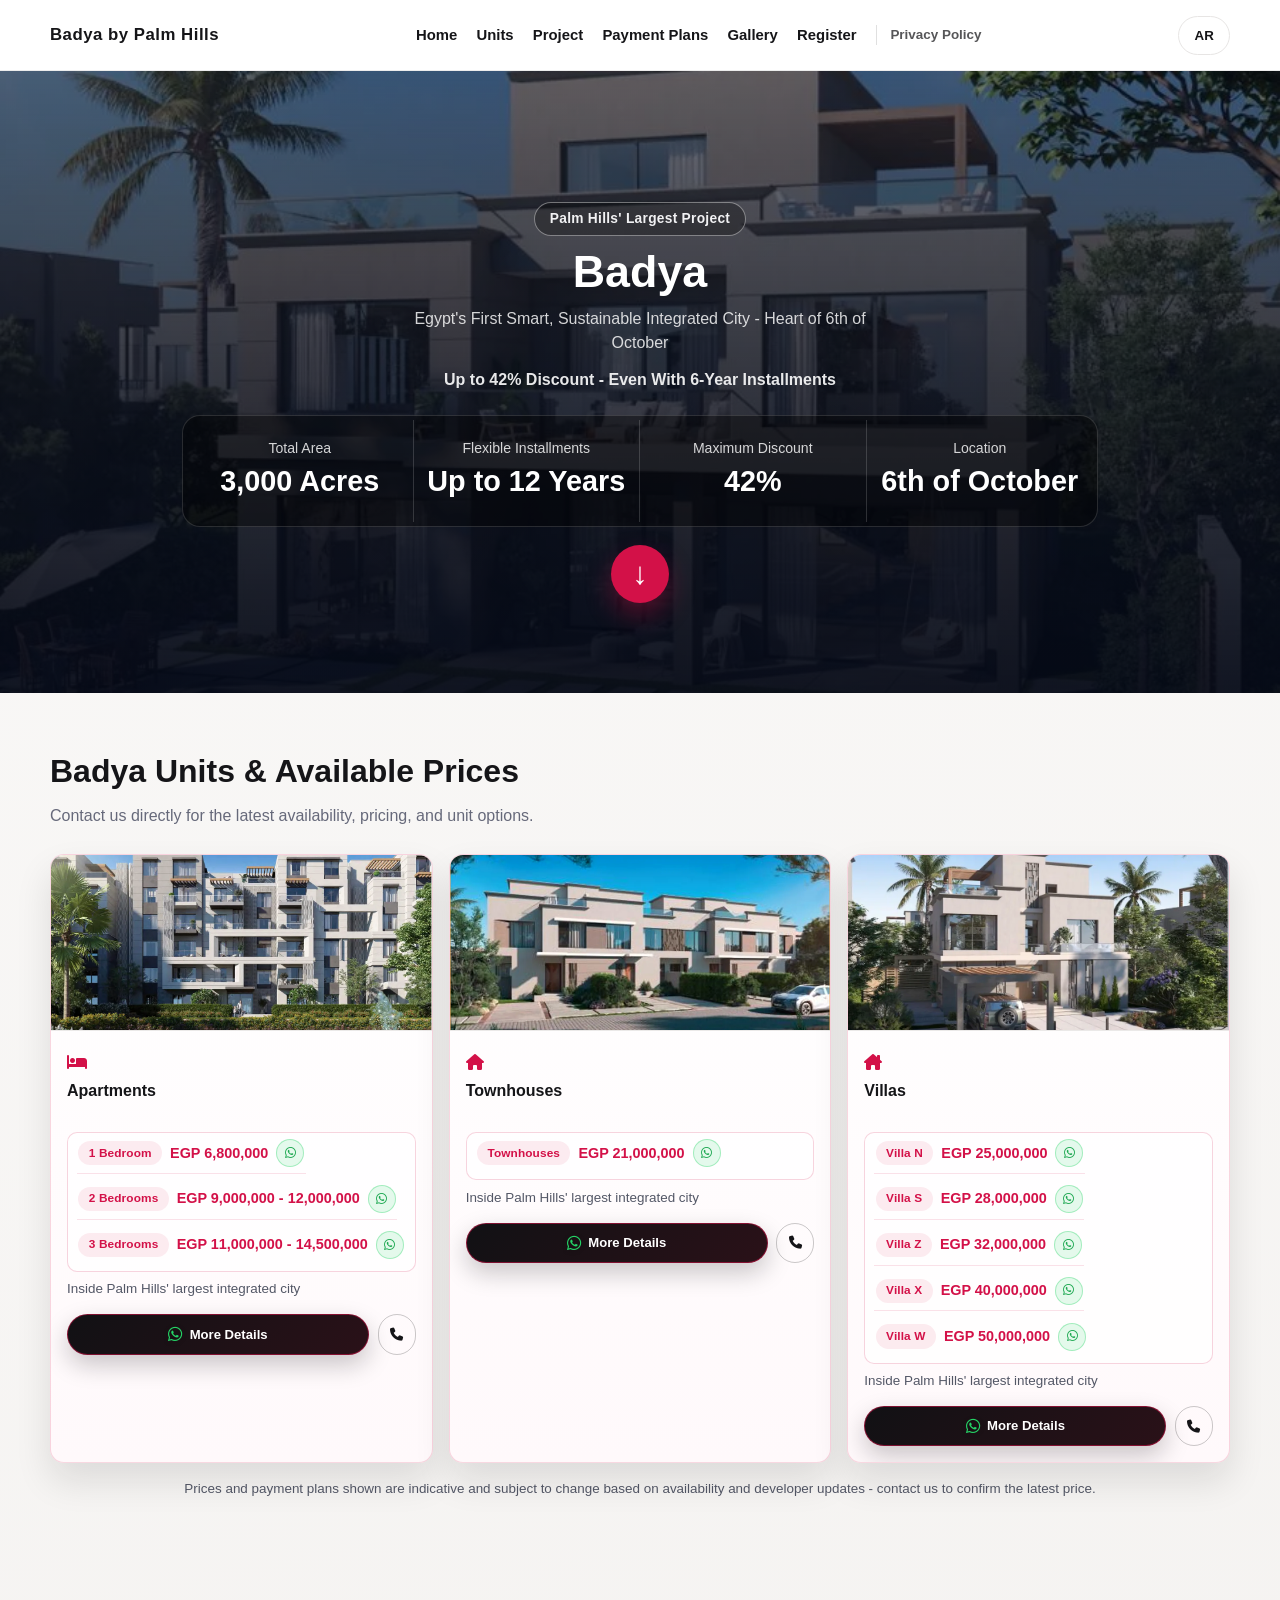
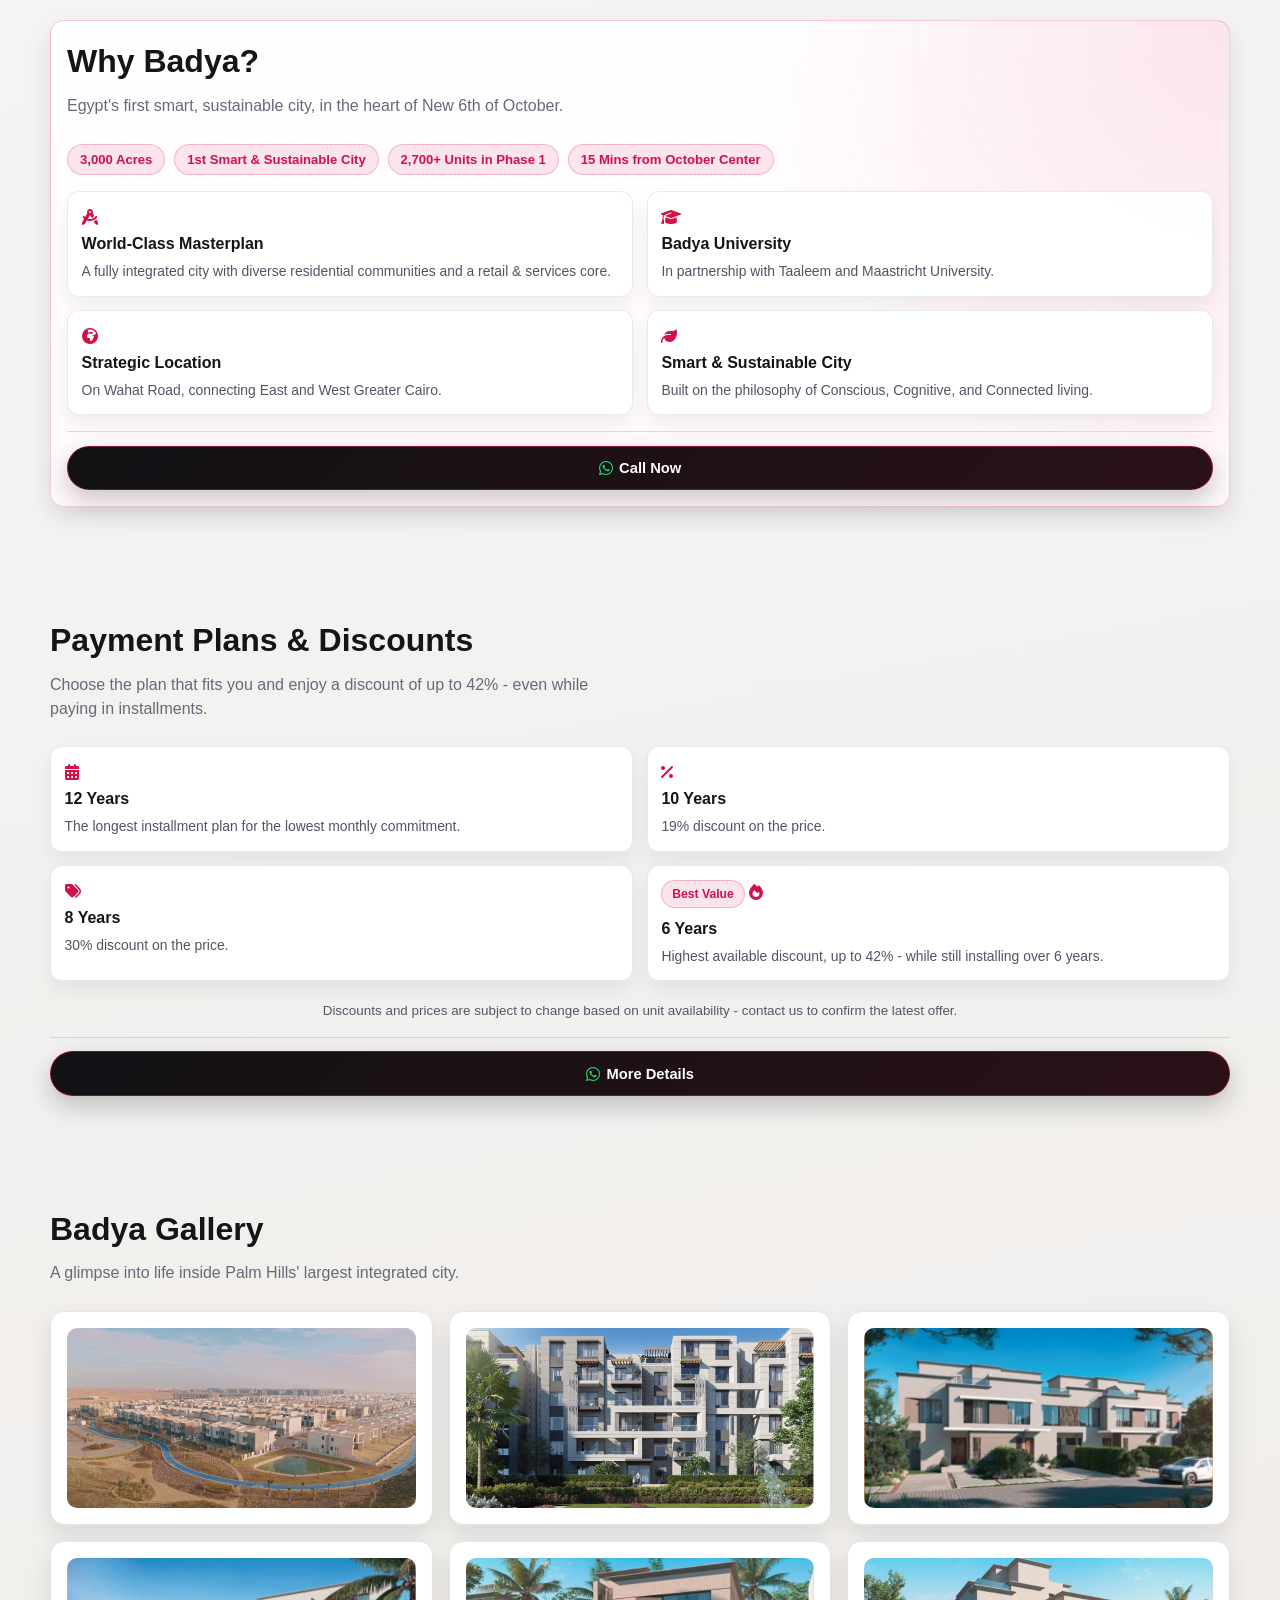
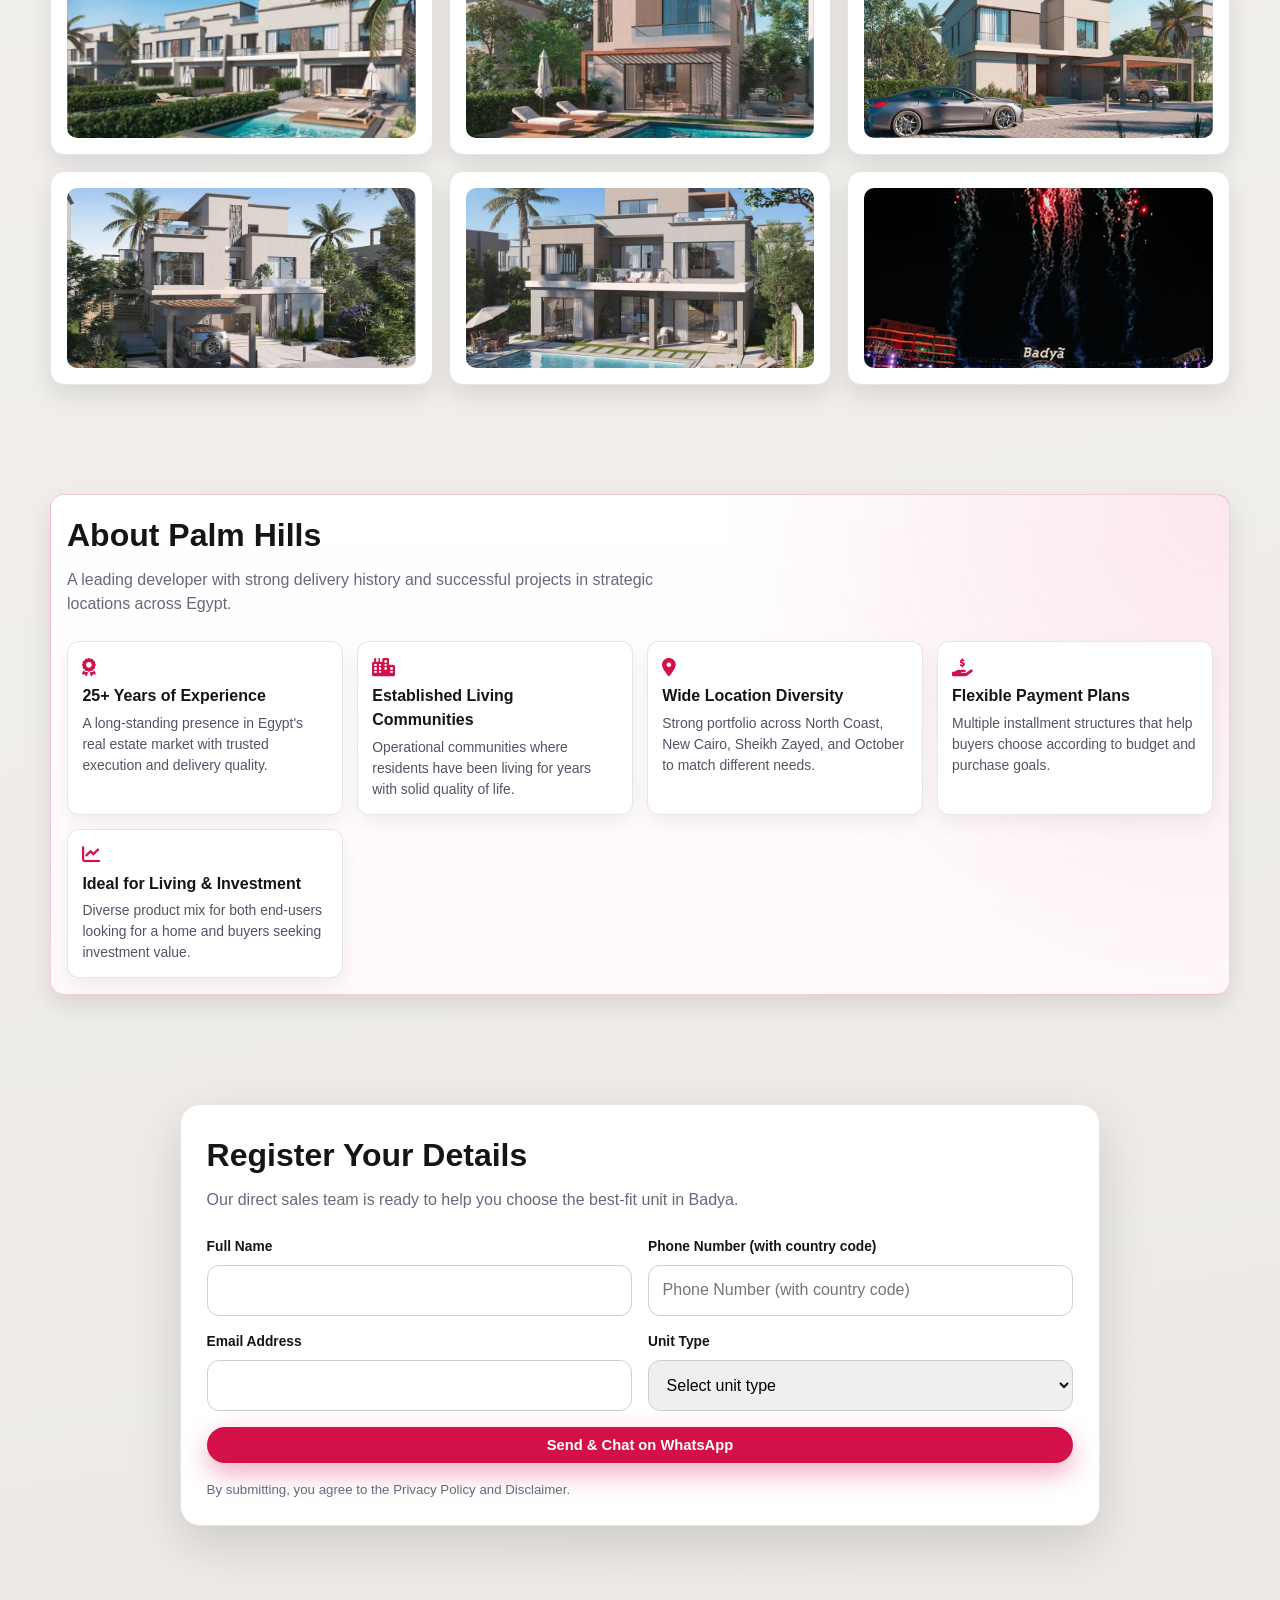
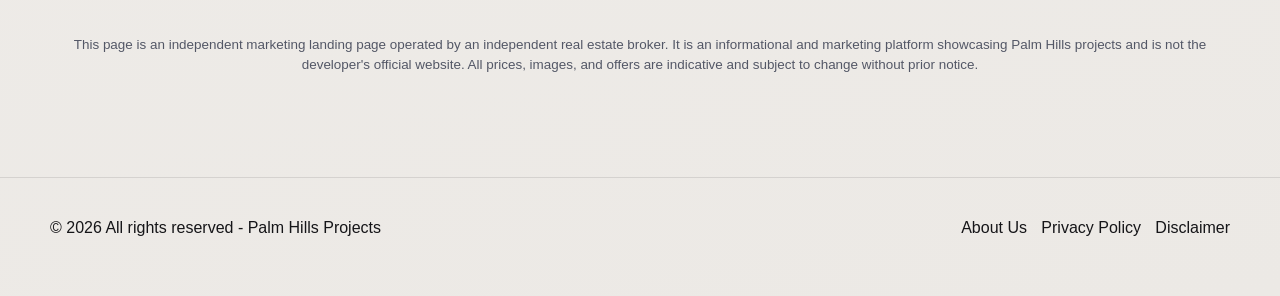
==== commit f2683a82: "Increase Badya Villa N and S prices for weekend campaign Co-Authored-By: Claude Sonnet 5 <noreply@an" ====
--- a/badya.html
+++ b/badya.html
@@ -173,7 +173,7 @@
                 <div class="villa-price-item villa-price-item-primary">
                   <div class="price-info">
                     <span class="price-label">Villa N</span>
-                    <span class="price-amount">EGP 23,000,000</span>
+                    <span class="price-amount">EGP 25,000,000</span>
                   </div>
                   <a class="row-whatsapp-btn whatsapp-unit" data-unit-key="Villa N" href="#" target="_blank" rel="noopener noreferrer" aria-label="WhatsApp">
                     <i class="fa-brands fa-whatsapp" aria-hidden="true"></i>
@@ -182,7 +182,7 @@
                 <div class="villa-price-item">
                   <div class="price-info">
                     <span class="price-label">Villa S</span>
-                    <span class="price-amount">EGP 25,000,000</span>
+                    <span class="price-amount">EGP 28,000,000</span>
                   </div>
                   <a class="row-whatsapp-btn whatsapp-unit" data-unit-key="Villa S" href="#" target="_blank" rel="noopener noreferrer" aria-label="WhatsApp">
                     <i class="fa-brands fa-whatsapp" aria-hidden="true"></i>
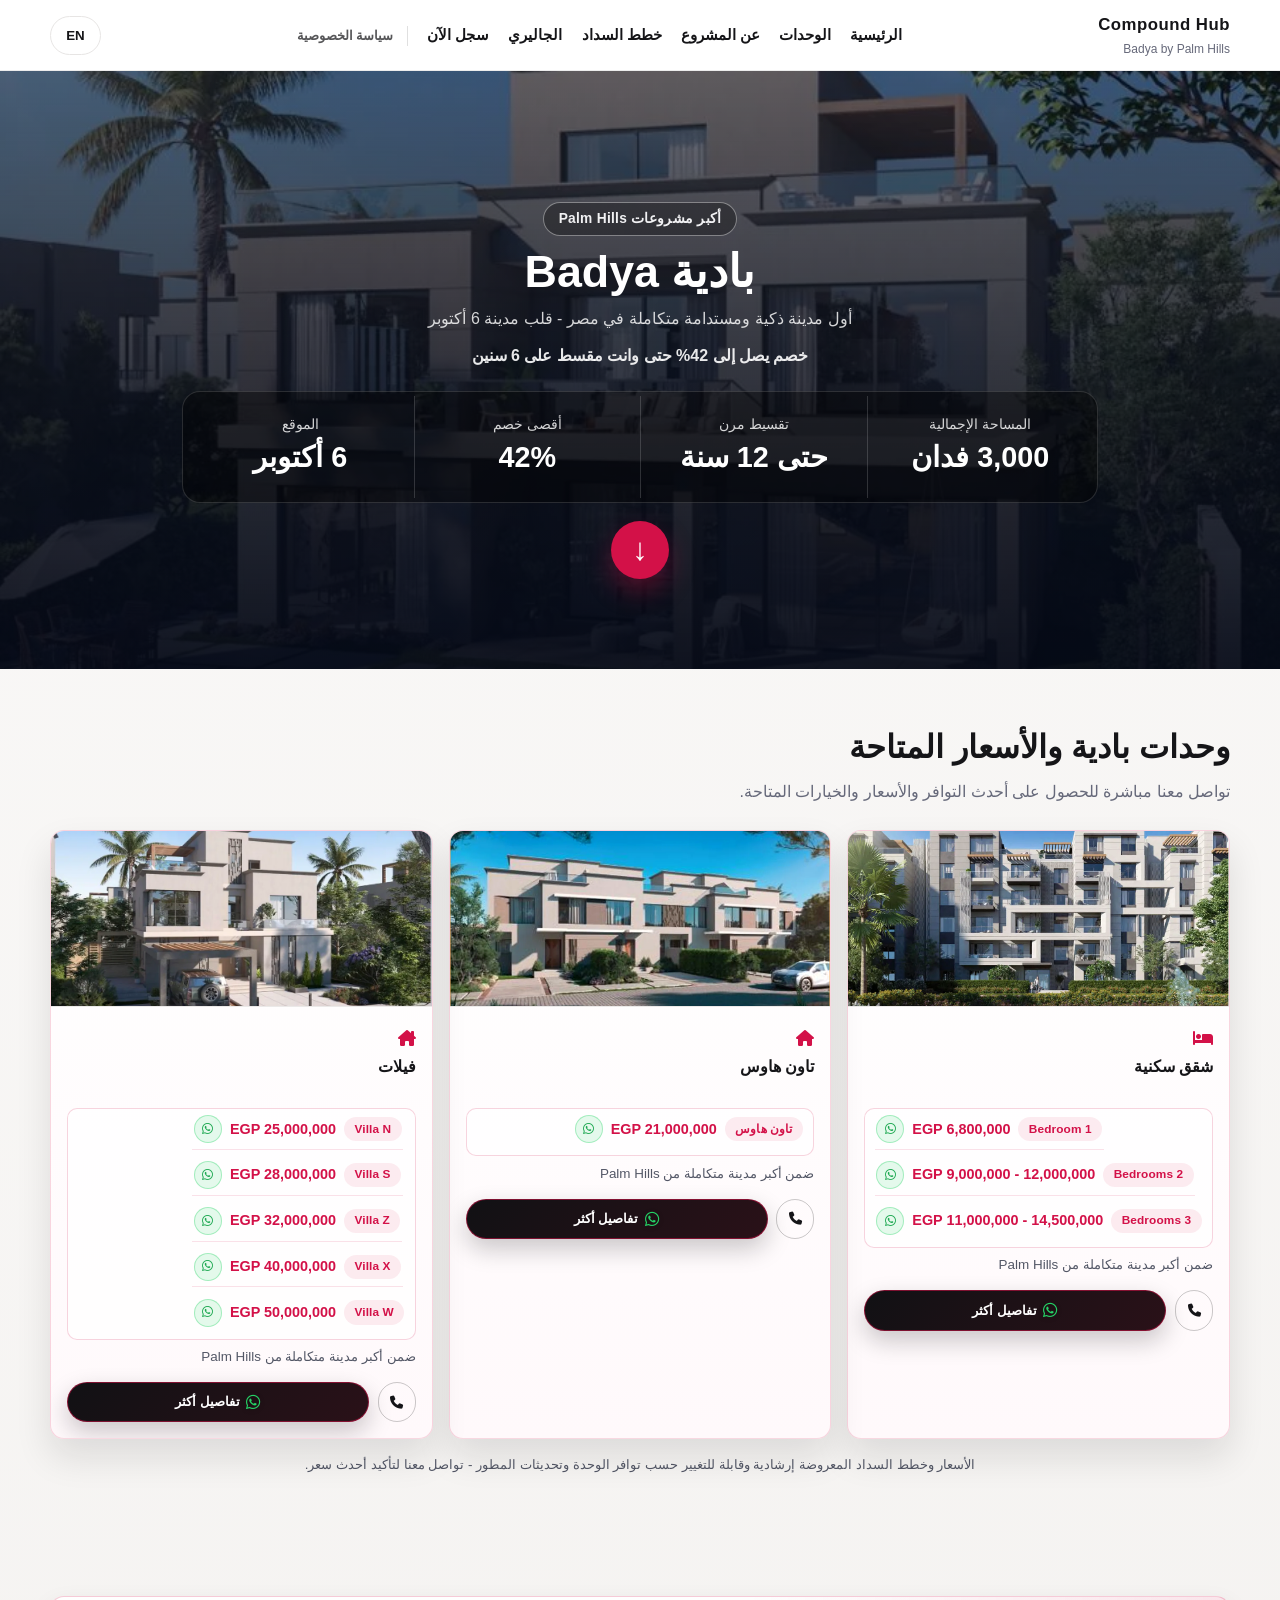
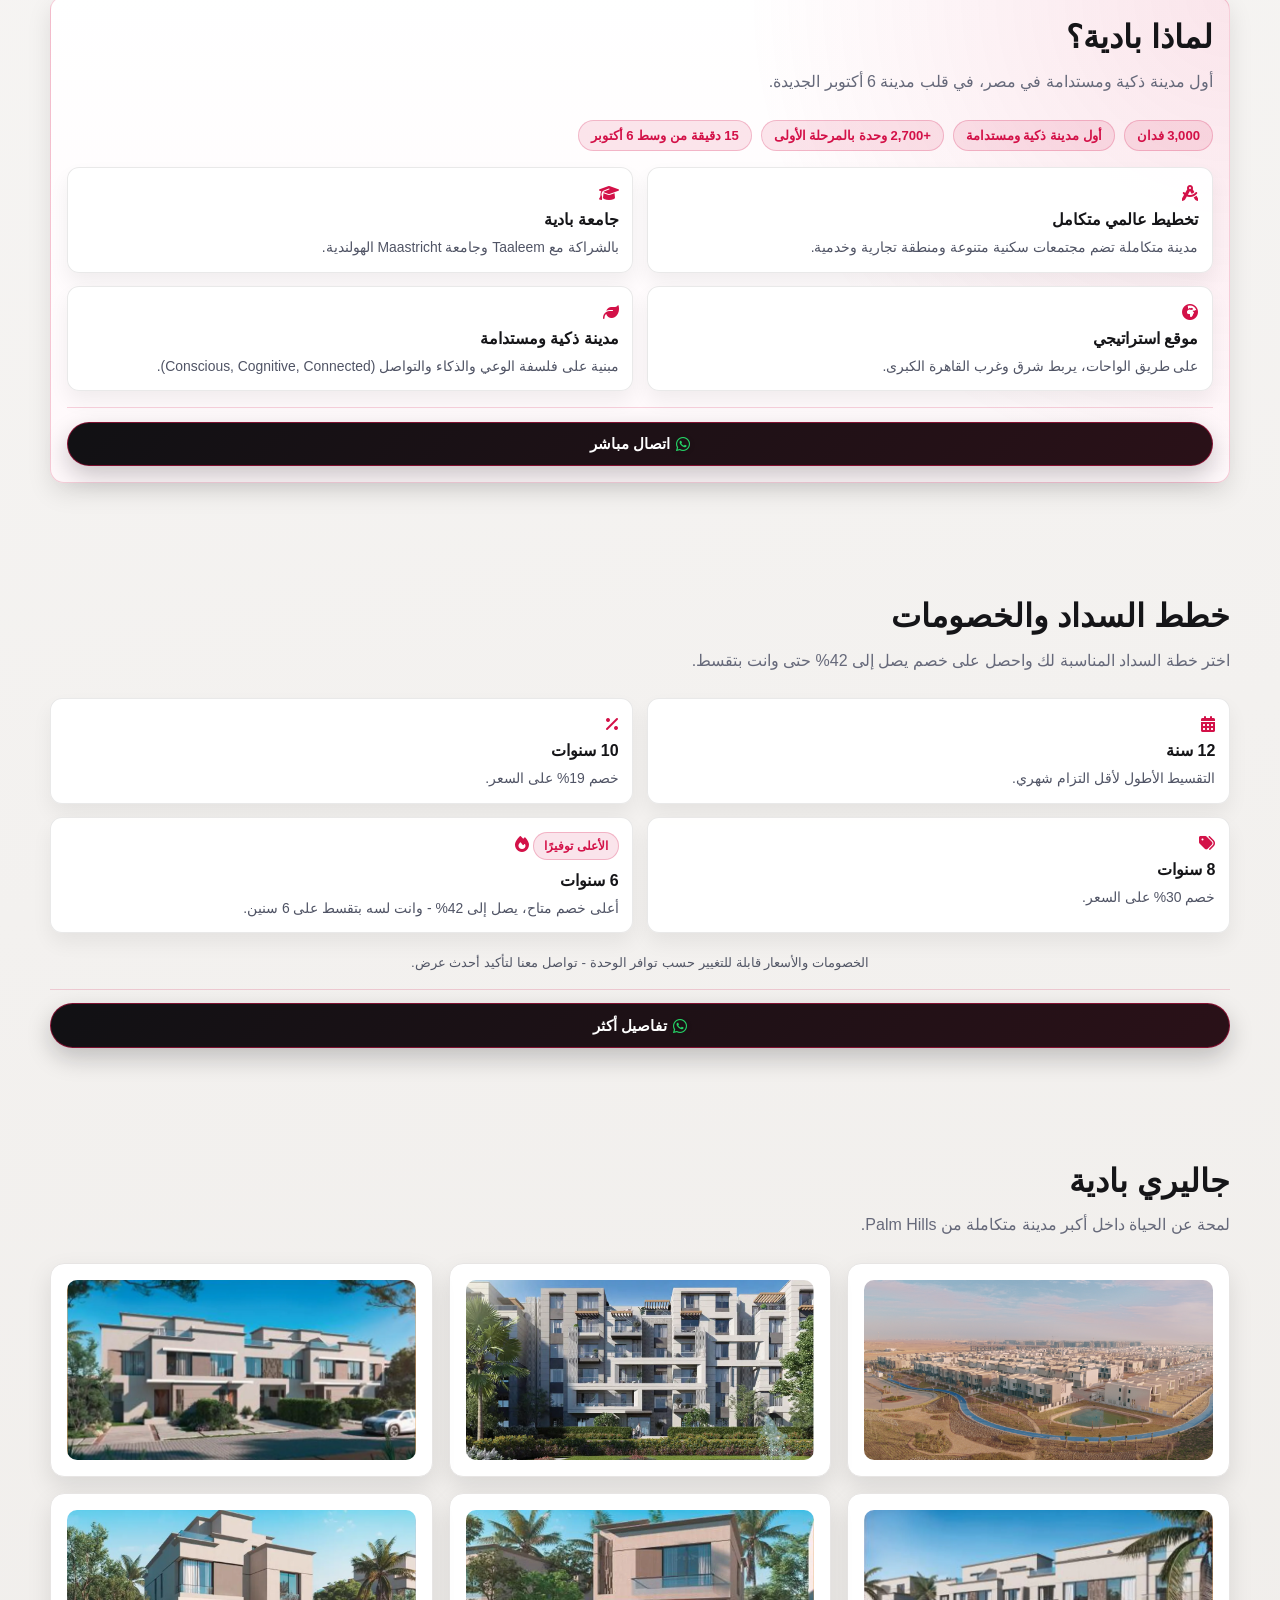
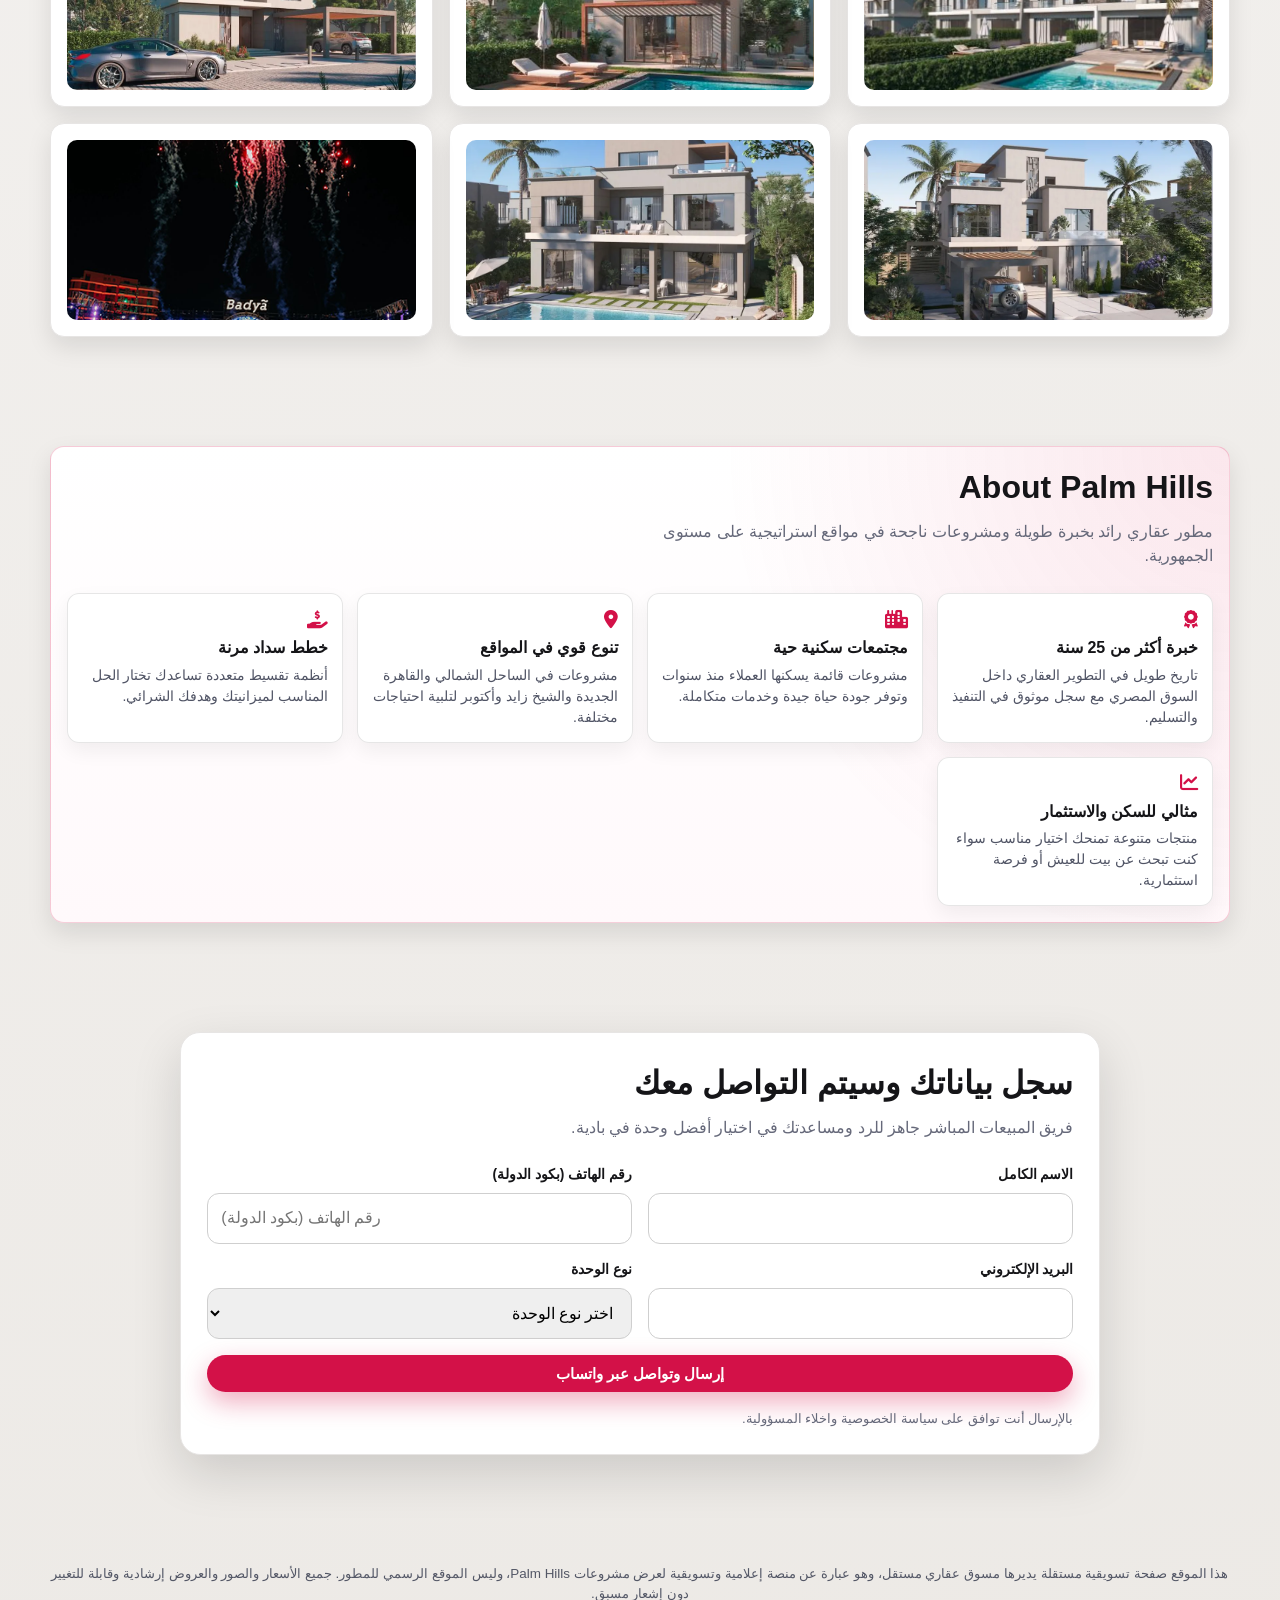
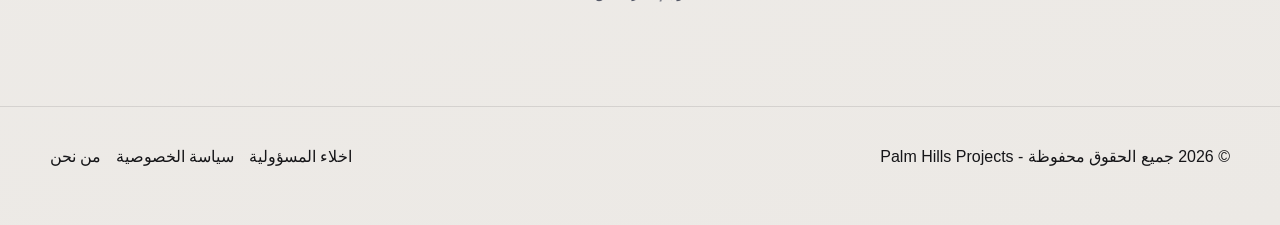
==== commit 11ef00cc: "Rebrand to Compound Hub, add OG metadata, improve Badya lead form UX - Update GTM tracking ID across" ====
--- a/badya.html
+++ b/badya.html
@@ -1,32 +1,41 @@
 <!DOCTYPE html>
-<html lang="en" dir="ltr">
+<html lang="ar" dir="rtl">
   <head>
     <meta charset="UTF-8" />
     <meta name="viewport" content="width=device-width, initial-scale=1.0" />
-    <title>Badya by Palm Hills - 6th of October | Independent Real Estate Broker</title>
+    <title>Badya by Palm Hills - 6th of October | Compound Hub</title>
     <meta
       name="description"
       content="Badya by Palm Hills, 6th of October: apartments, townhouses and villas from EGP 6.8M. Up to 42% cash discount with installments up to 6 years."
     />
+    <meta property="og:type" content="website" />
+    <meta property="og:title" content="Badya by Palm Hills - 6th of October | Compound Hub" />
+    <meta property="og:description" content="Badya by Palm Hills, 6th of October: apartments, townhouses and villas from EGP 6.8M. Up to 42% cash discount with installments up to 6 years." />
+    <meta property="og:image" content="assets/images/Badya/masterplan.png" />
+    <meta name="twitter:card" content="summary_large_image" />
+    <meta name="twitter:title" content="Badya by Palm Hills - 6th of October | Compound Hub" />
+    <meta name="twitter:description" content="Badya by Palm Hills, 6th of October: apartments, townhouses and villas from EGP 6.8M. Up to 42% cash discount with installments up to 6 years." />
+    <meta name="twitter:image" content="assets/images/Badya/masterplan.png" />
     <!-- Google Tag Manager -->
     <script>(function(w,d,s,l,i){w[l]=w[l]||[];w[l].push({'gtm.start':
     new Date().getTime(),event:'gtm.js'});var f=d.getElementsByTagName(s)[0],
     j=d.createElement(s),dl=l!='dataLayer'?'&l='+l:'';j.async=true;j.src=
     'https://www.googletagmanager.com/gtm.js?id='+i+dl;f.parentNode.insertBefore(j,f);
-    })(window,document,'script','dataLayer','GTM-WDP42FP8');</script>
+    })(window,document,'script','dataLayer','GTM-WCP68T9C');</script>
     <!-- End Google Tag Manager -->
     <link rel="stylesheet" href="https://cdnjs.cloudflare.com/ajax/libs/font-awesome/6.5.2/css/all.min.css" />
     <link rel="stylesheet" href="css/style.css" />
   </head>
   <body data-page="badya">
     <!-- Google Tag Manager (noscript) -->
-    <noscript><iframe src="https://www.googletagmanager.com/ns.html?id=GTM-WDP42FP8"
+    <noscript><iframe src="https://www.googletagmanager.com/ns.html?id=GTM-WCP68T9C"
     height="0" width="0" style="display:none;visibility:hidden"></iframe></noscript>
     <!-- End Google Tag Manager (noscript) -->
     <header class="site-header">
       <div class="container nav-wrap">
         <div class="brand">
-          <p class="brand-title">Badya by Palm Hills</p>
+          <p class="brand-title">Compound Hub</p>
+          <p class="brand-sub">Badya by Palm Hills</p>
         </div>
 
         <nav class="nav-links" id="siteNav">
@@ -415,7 +424,7 @@
             فريق المبيعات المباشر جاهز للرد ومساعدتك في اختيار أفضل وحدة في بادية.
           </p>
 
-          <form id="lead-form" data-whatsapp-submit="true">
+          <form id="lead-form" data-whatsapp-submit="true" novalidate>
 
     <div class="form-grid">
 
@@ -442,6 +451,7 @@
                 required
                 data-i18n-attr="placeholder:form_phone"
             />
+            <span class="field-error" id="phoneError" data-i18n="form_phone_error">من فضلك أدخل رقم هاتف صحيح بكود الدولة.</span>
         </div>
 
         <div class="form-field">
@@ -503,6 +513,7 @@
                 </option>
 
             </select>
+            <span class="field-error" id="unitTypeError" data-i18n="form_unit_error">من فضلك اختر نوع الوحدة.</span>
         </div>
 
         <div class="form-field full">
--- a/css/style.css
+++ b/css/style.css
@@ -7,6 +7,7 @@
   --white: #ffffff;
   --line: #e7e5e4;
   --success: #198754;
+  --error: #dc2626;
   --shadow-lg: 0 18px 50px rgba(0, 0, 0, 0.14);
   --shadow-md: 0 10px 25px rgba(0, 0, 0, 0.1);
   --radius-lg: 20px;
@@ -952,6 +953,23 @@
   font-size: 0.83rem;
 }
 
+.form-field.has-error input,
+.form-field.has-error select {
+  border-color: var(--error);
+  outline: 2px solid rgba(220, 38, 38, 0.18);
+}
+
+.field-error {
+  display: none;
+  color: var(--error);
+  font-size: 0.82rem;
+  font-weight: 600;
+}
+
+.form-field.has-error .field-error {
+  display: block;
+}
+
 #leadFormWhatsappNote {
   display: block;
   color: var(--success);
@@ -1053,35 +1071,6 @@
   margin-top: 0;
 }
 
-.business-card-slot {
-  margin-top: 1rem;
-  border: 2px dashed rgba(211, 17, 72, 0.35);
-  border-radius: 14px;
-  background: rgba(211, 17, 72, 0.04);
-  padding: 1rem;
-  text-align: center;
-}
-
-.business-card-image {
-  display: block;
-  width: min(100%, 420px);
-  margin: 0 auto 0.7rem;
-  border-radius: 12px;
-  border: 1px solid rgba(15, 15, 16, 0.14);
-  box-shadow: 0 12px 30px rgba(15, 15, 16, 0.12);
-}
-
-.business-card-slot h3 {
-  margin: 0 0 0.25rem;
-  font-size: 1rem;
-}
-
-.business-card-slot p {
-  margin: 0;
-  color: var(--text-soft);
-  font-size: 0.88rem;
-}
-
 .about-contact-wrap {
   margin-top: 1rem;
 }
@@ -1100,10 +1089,6 @@
 .about-contact-grid .btn {
   width: 100%;
   min-height: 46px;
-}
-
-.about-email-link {
-  font-weight: 700;
 }
 
 .success-card {
